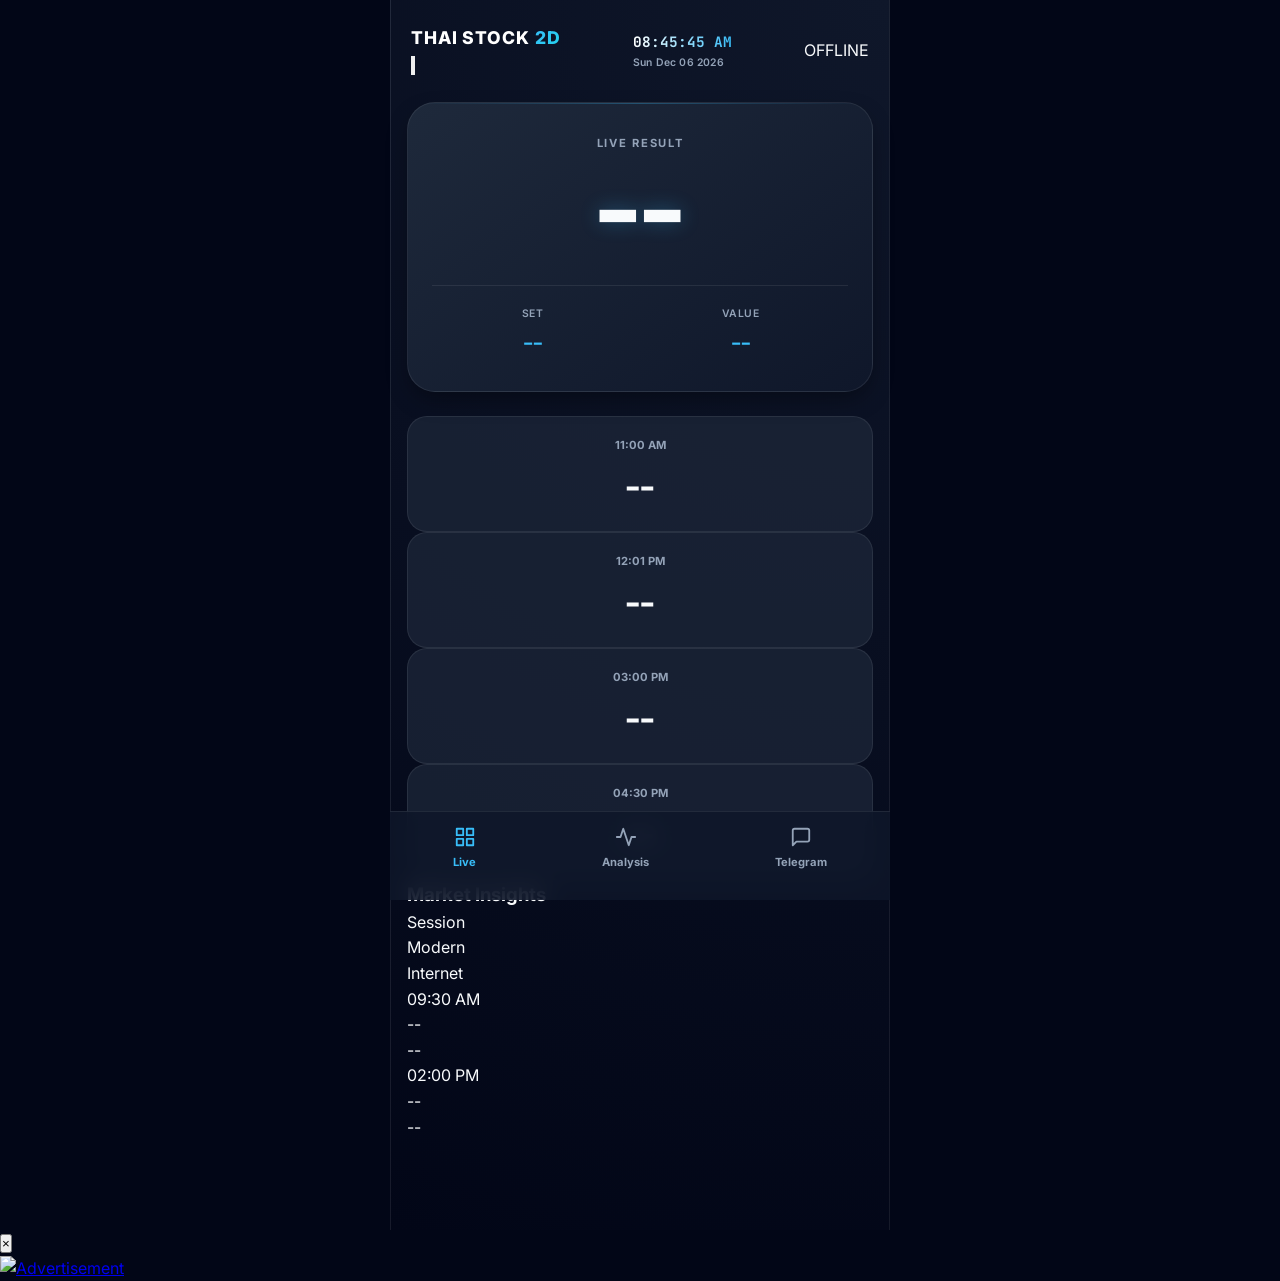
==== index.html @ a0d20aad "Update index.html" ====
<!DOCTYPE html>
<html lang="en">
<head>
    <meta charset="UTF-8">
    <meta name="viewport" content="width=device-width, initial-scale=1.0, maximum-scale=1.0, user-scalable=no">
    <title>Thai Stock 2D | Premium Live Dashboard</title>
    <link rel="stylesheet" href="style.css">
    <link rel="preconnect" href="https://fonts.googleapis.com">
    <link rel="preconnect" href="https://fonts.gstatic.com" crossorigin>
    <link href="https://fonts.googleapis.com/css2?family=Inter:wght@400;500;600;700;800&family=JetBrains+Mono:wght@700&display=swap" rel="stylesheet">
</head>
<body class="dark-theme">
    <div class="app-wrapper">
        <header class="header">
            <div class="header-top">
                <h1 class="logo">THAI STOCK <span>2D</span></h1>
                <button id="theme-toggle" class="icon-btn" aria-label="Toggle Theme">
                    <svg class="sun-icon" viewBox="0 0 24 24" fill="none" stroke="currentColor" stroke-width="2"><circle cx="12" cy="12" r="5"/><line x1="12" y1="1" x2="12" y2="3"/><line x1="12" y1="21" x2="12" y2="23"/><line x1="4.22" y1="4.22" x2="5.64" y2="5.64"/><line x1="18.36" y1="18.36" x2="19.78" y2="19.78"/><line x1="1" y1="12" x2="3" y2="12"/><line x1="21" y1="12" x2="23" y2="12"/><line x1="4.22" y1="19.78" x2="5.64" y2="18.36"/><line x1="18.36" y1="5.64" x2="19.78" y2="4.22"/></svg>
                </button>
            </div>
            
            <div id="mst-container" class="mst-display">
                <div id="mst-time" class="mst-time">--:--:--</div>
                <div id="mst-date" class="mst-date">--------</div>
            </div>
            <div class="status-badge" id="status">CONNECTING</div>
        </header>

        <main class="container">
            <!-- Hero Live Result -->
            <section class="hero-section">
                <div class="live-card">
                    <div class="live-label">LIVE RESULT</div>
                    <div class="live-2d" id="live-2d-container">
                        <span class="digit" id="digit1">--</span>
                    </div>
                    <div class="market-data">
                        <div class="data-item">
                            <span class="label">SET</span>
                            <span class="value" id="set">--</span>
                        </div>
                        <div class="data-item">
                            <span class="label">VALUE</span>
                            <span class="value" id="value">--</span>
                        </div>
                    </div>
                </div>
            </section>

            <!-- Sessions Grid -->
            <section class="sessions-grid">
                <div class="session-card">
                    <span class="time">11:00 AM</span>
                    <span id="session1" class="number">--</span>
                </div>
                <div class="session-card">
                    <span class="time">12:01 PM</span>
                    <span id="session2" class="number">--</span>
                </div>
                <div class="session-card">
                    <span class="time">03:00 PM</span>
                    <span id="session3" class="number">--</span>
                </div>
                <div class="session-card">
                    <span class="time">04:30 PM</span>
                    <span id="session4" class="number">--</span>
                </div>
            </section>

            <!-- Insights Table -->
            <section class="glass-panel">
                <h3 class="panel-title">Market Insights</h3>
                <div class="insight-table">
                    <div class="table-row head">
                        <div>Session</div>
                        <div>Modern</div>
                        <div>Internet</div>
                    </div>
                    <div class="table-row">
                        <div class="time-col">09:30 AM</div>
                        <div id="mod930" class="val-col">--</div>
                        <div id="int930" class="val-col">--</div>
                    </div>
                    <div class="table-row">
                        <div class="time-col">02:00 PM</div>
                        <div id="mod1400" class="val-col">--</div>
                        <div id="int1400" class="val-col">--</div>
                    </div>
                </div>
            </section>
        </main>

        <nav class="bottom-nav">
            <a href="index.html" class="nav-item active">
                <svg viewBox="0 0 24 24" fill="none" stroke="currentColor" stroke-width="2" stroke-linecap="round" stroke-linejoin="round"><rect x="3" y="3" width="7" height="7"/><rect x="14" y="3" width="7" height="7"/><rect x="14" y="14" width="7" height="7"/><rect x="3" y="14" width="7" height="7"/></svg>
                <span>Live</span>
            </a>
            <a href="gift.html" class="nav-item">
                <svg viewBox="0 0 24 24" fill="none" stroke="currentColor" stroke-width="2" stroke-linecap="round" stroke-linejoin="round"><polyline points="22 12 18 12 15 21 9 3 6 12 2 12"/></svg>
                <span>Analysis</span>
            </a>
            <a href="https://t.me/thaistock_2d?direct" target="_blank" class="nav-item">
                <svg viewBox="0 0 24 24" fill="none" stroke="currentColor" stroke-width="2" stroke-linecap="round" stroke-linejoin="round"><path d="M21 15a2 2 0 0 1-2 2H7l-4 4V5a2 2 0 0 1 2-2h14a2 2 0 0 1 2 2z"/></svg>
                <span>Telegram</span>
            </a>
        </nav>
    </div>

    <!-- Ad Overlay -->
    <div id="sticky-anchor-ad">
        <button class="close-btn" onclick="document.getElementById('sticky-anchor-ad').style.display='none';">×</button>
        <div class="ad-wrapper">
            <a href="https://t.me/thaistock_2d?direct" target="_blank" rel="noopener noreferrer">
                <img src="https://i.postimg.cc/pdcbbw78/In-Shot-20260131-215455741.gif" alt="Advertisement">
            </a>
        </div>
    </div>

    <script src="data.js"></script>
    <script src="state.js"></script>
    <script src="ui.js"></script>
    <script>
        ui.init();
        
        // Theme Toggle Logic
        const themeBtn = document.getElementById('theme-toggle');
        themeBtn.addEventListener('click', () => {
            document.body.classList.toggle('light-theme');
            document.body.classList.toggle('dark-theme');
        });
    </script>
</body>
</html>
---- style.css ----
:root {
    --bg-main: #020617;
    --bg-card: #1e293b;
    --bg-card-alt: rgba(30, 41, 59, 0.7);
    --primary: #38bdf8;
    --primary-glow: rgba(56, 189, 248, 0.3);
    --text-main: #f8fafc;
    --text-muted: #94a3b8;
    --accent: #22d3ee;
    --success: #10b981;
    --border: rgba(255, 255, 255, 0.08);
    --shadow-sm: 0 4px 6px -1px rgba(0, 0, 0, 0.2);
    --shadow-lg: 0 10px 25px -5px rgba(0, 0, 0, 0.4);
}

* {
    margin: 0;
    padding: 0;
    box-sizing: border-box;
    -webkit-tap-highlight-color: transparent;
}

body {
    background-color: var(--bg-main);
    color: var(--text-main);
    font-family: 'Inter', -apple-system, BlinkMacSystemFont, sans-serif;
    line-height: 1.6;
    overflow-x: hidden;
}

.app-wrapper {
    max-width: 500px;
    margin: 0 auto;
    min-height: 100vh;
    display: flex;
    flex-direction: column;
    padding-bottom: 90px;
    background: radial-gradient(circle at top right, #0f172a, #020617);
}

/* Header */
.header {
    padding: 24px 20px;
    display: flex;
    justify-content: space-between;
    align-items: center;
}

.logo {
    font-size: 1.1rem;
    font-weight: 800;
    letter-spacing: 0.05em;
    color: #fff;
}

.logo span {
    color: var(--primary);
    background: linear-gradient(135deg, var(--primary), var(--accent));
    -webkit-background-clip: text;
    -webkit-text-fill-color: transparent;
}

.status-indicator {
    font-size: 0.65rem;
    font-weight: 700;
    padding: 6px 14px;
    background: rgba(56, 189, 248, 0.08);
    border: 1px solid rgba(56, 189, 248, 0.2);
    color: var(--primary);
    border-radius: 99px;
    text-transform: uppercase;
    letter-spacing: 0.05em;
    transition: all 0.3s ease;
}

.status-indicator.live {
    background: rgba(16, 185, 129, 0.1);
    color: var(--success);
    border-color: rgba(16, 185, 129, 0.3);
}

/* MST Display Styles */
.mst-display {
    display: flex;
    flex-direction: column;
    gap: 2px;
}

.mst-time {
    font-family: 'JetBrains Mono', monospace;
    font-size: 0.9rem;
    font-weight: 700;
    color: var(--primary);
    background: linear-gradient(to right, #fff, var(--primary));
    -webkit-background-clip: text;
    -webkit-text-fill-color: transparent;
}

.mst-date {
    font-size: 0.65rem;
    font-weight: 600;
    color: var(--text-muted);
    letter-spacing: 0.02em;
}

.status-indicator {
    font-size: 0.65rem;
    font-weight: 700;
    padding: 6px 14px;
    background: rgba(56, 189, 248, 0.08);
    border: 1px solid rgba(56, 189, 248, 0.2);
    color: var(--primary);
    border-radius: 99px;
    text-transform: uppercase;
    letter-spacing: 0.05em;
    transition: all 0.3s ease;
    margin-top: 2px;
}

.status-indicator.live {
    background: rgba(16, 185, 129, 0.1);
    color: var(--success);
    border-color: rgba(16, 185, 129, 0.3);
}

/* Container */
.container {
    padding: 0 16px;
}

/* Hero Live Card */
.live-card {
    background: linear-gradient(145deg, var(--bg-card), #0f172a);
    border-radius: 28px;
    padding: 32px 24px;
    text-align: center;
    box-shadow: var(--shadow-lg);
    margin-bottom: 24px;
    border: 1px solid var(--border);
    position: relative;
    overflow: hidden;
}

.live-card::before {
    content: '';
    position: absolute;
    top: 0;
    left: 0;
    right: 0;
    height: 1px;
    background: linear-gradient(90deg, transparent, rgba(56, 189, 248, 0.3), transparent);
}

.live-label {
    font-size: 0.7rem;
    font-weight: 700;
    color: var(--text-muted);
    letter-spacing: 0.15em;
    margin-bottom: 16px;
    text-transform: uppercase;
}

.live-2d {
    display: flex;
    align-items: center;
    justify-content: center;
    gap: 16px;
    margin-bottom: 28px;
}

.digit {
    font-family: 'JetBrains Mono', monospace;
    font-size: 5.5rem;
    font-weight: 800;
    color: var(--text-main);
    line-height: 1;
    text-shadow: 0 0 20px var(--primary-glow);
}

.digit-separator {
    width: 3px;
    height: 60px;
    background: var(--border);
    border-radius: 4px;
}

.market-data {
    display: flex;
    justify-content: space-around;
    padding-top: 20px;
    border-top: 1px solid var(--border);
}

.data-item {
    display: flex;
    flex-direction: column;
    gap: 6px;
}

.data-divider {
    width: 1px;
    background: var(--border);
}

.label {
    font-size: 0.65rem;
    font-weight: 600;
    color: var(--text-muted);
    text-transform: uppercase;
    letter-spacing: 0.05em;
}

.value {
    font-family: 'JetBrains Mono', monospace;
    font-size: 1.2rem;
    font-weight: 700;
    color: var(--primary);
}

/* Table Section */
.insights-section {
    margin-bottom: 28px;
}

.section-header {
    display: flex;
    align-items: center;
    margin-bottom: 16px;
    padding: 0 4px;
}

.section-title {
    font-size: 0.9rem;
    font-weight: 700;
    color: var(--text-main);
    display: flex;
    align-items: center;
    letter-spacing: 0.02em;
}

.status-dot {
    height: 8px;
    width: 8px;
    background-color: var(--primary);
    border-radius: 50%;
    margin-right: 10px;
    box-shadow: 0 0 10px var(--primary-glow);
    animation: pulse 2s infinite;
}

@keyframes pulse {
    0% { transform: scale(0.95); opacity: 0.5; }
    50% { transform: scale(1.2); opacity: 1; }
    100% { transform: scale(0.95); opacity: 0.5; }
}

.table-container {
    background: var(--bg-card-alt);
    border-radius: 20px;
    border: 1px solid var(--border);
    overflow: hidden;
    backdrop-filter: blur(8px);
}

table {
    width: 100%;
    border-collapse: collapse;
}

th {
    background: rgba(0, 0, 0, 0.2);
    text-align: left;
    padding: 14px 20px;
    color: var(--text-muted);
    font-size: 0.7rem;
    font-weight: 700;
    text-transform: uppercase;
    letter-spacing: 0.05em;
}

td {
    padding: 16px 20px;
    border-bottom: 1px solid var(--border);
    font-weight: 600;
    font-size: 0.9rem;
}

tr:last-child td {
    border-bottom: none;
}

.stock-number {
    font-family: 'JetBrains Mono', monospace;
    color: var(--primary);
    font-size: 1.1rem;
    transition: opacity 0.3s ease;
}

/* Session Timeline */
.session-grid {
    display: grid;
    grid-template-columns: repeat(2, 1fr);
    gap: 12px;
}

.session-card {
    background: var(--bg-card-alt);
    padding: 20px;
    border-radius: 20px;
    border: 1px solid var(--border);
    display: flex;
    flex-direction: column;
    align-items: center;
    gap: 10px;
    transition: all 0.3s ease;
}

.session-card:hover {
    background: var(--bg-card);
    transform: translateY(-2px);
    border-color: rgba(56, 189, 248, 0.3);
}

.session-card .time {
    font-size: 0.7rem;
    font-weight: 700;
    color: var(--text-muted);
    text-transform: uppercase;
}

.session-card .number {
    font-family: 'JetBrains Mono', monospace;
    font-size: 1.8rem;
    font-weight: 800;
    color: var(--text-main);
}

.number.live { color: var(--primary); }
.number.locked { color: var(--text-main); }
.number.verifying { color: var(--accent); font-size: 1rem; }

/* Bottom Nav */
.bottom-nav {
    position: fixed;
    bottom: 0;
    left: 50%;
    transform: translateX(-50%);
    width: 100%;
    max-width: 500px;
    background: rgba(15, 23, 42, 0.85);
    backdrop-filter: blur(12px);
    display: flex;
    justify-content: space-around;
    padding: 14px 0 28px;
    border-top: 1px solid var(--border);
    z-index: 100;
}

.nav-item {
    text-decoration: none;
    color: var(--text-muted);
    display: flex;
    flex-direction: column;
    align-items: center;
    gap: 6px;
    font-size: 0.7rem;
    font-weight: 700;
    transition: all 0.2s ease;
}

.nav-item.active {
    color: var(--primary);
}

.nav-item svg {
    width: 22px;
    height: 22px;
}

@media (min-width: 768px) {
    .app-wrapper {
        border-left: 1px solid var(--border);
        border-right: 1px solid var(--border);
    }
}
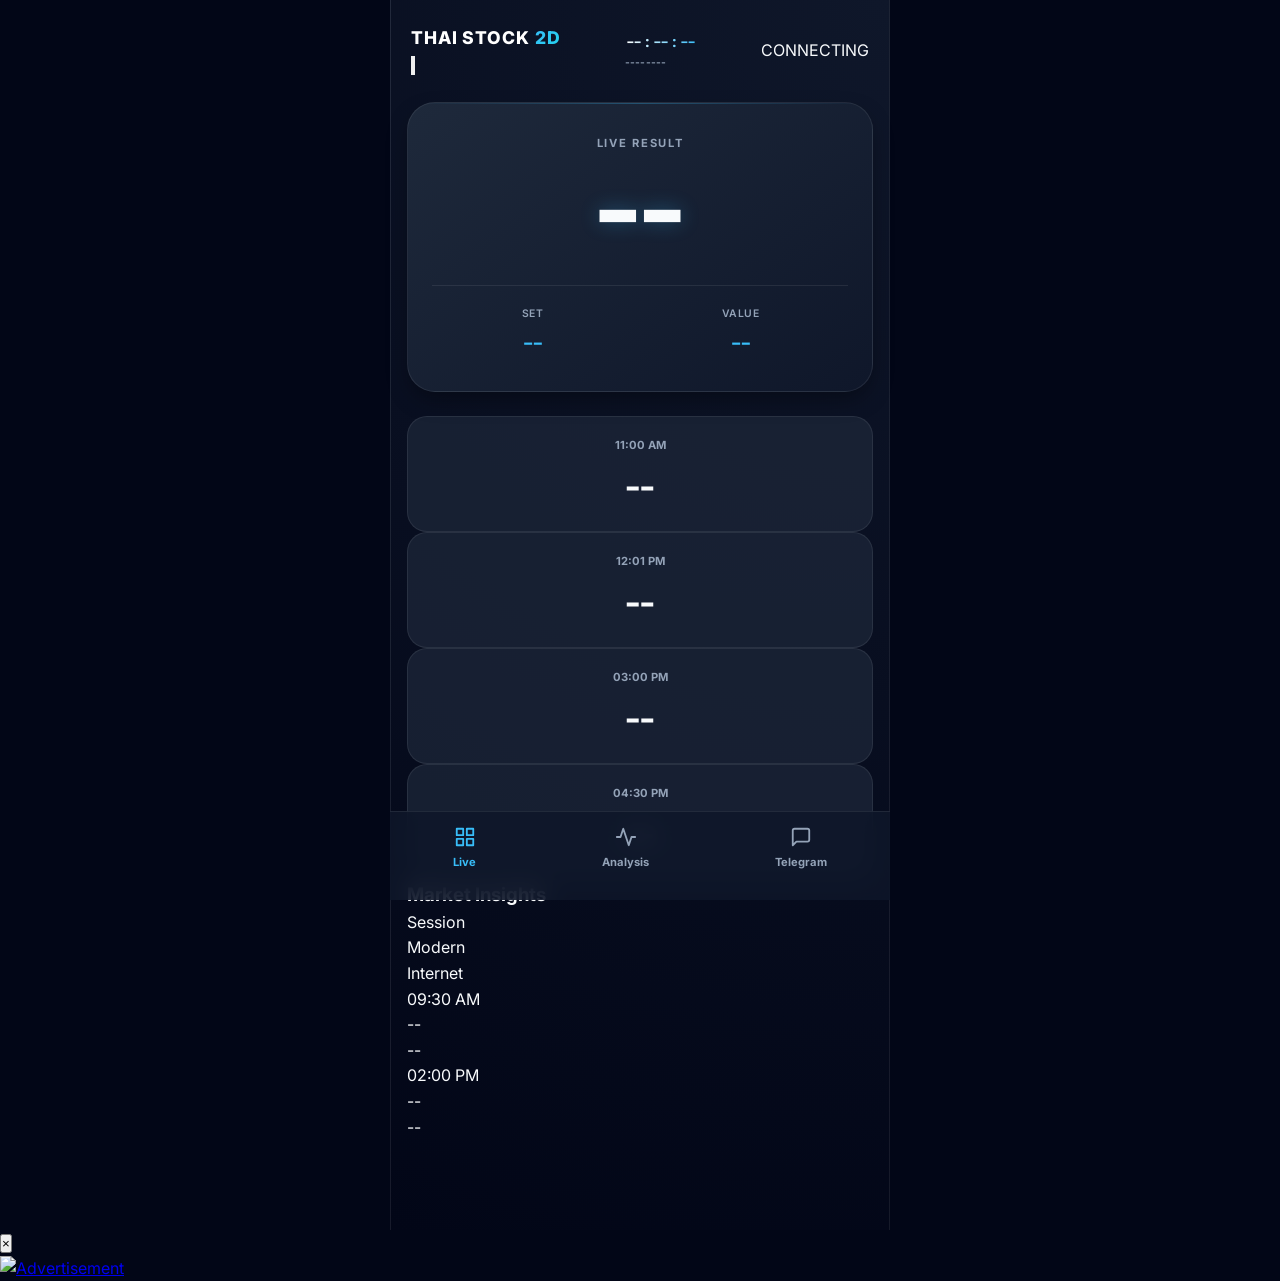
==== commit 66476e92: "Update index.html" ====
--- a/index.html
+++ b/index.html
@@ -116,9 +116,7 @@
         </div>
     </div>
 
-    <script src="data.js"></script>
-    <script src="state.js"></script>
-    <script src="ui.js"></script>
+    <script src="script.js"></script>
     <script>
         ui.init();
         
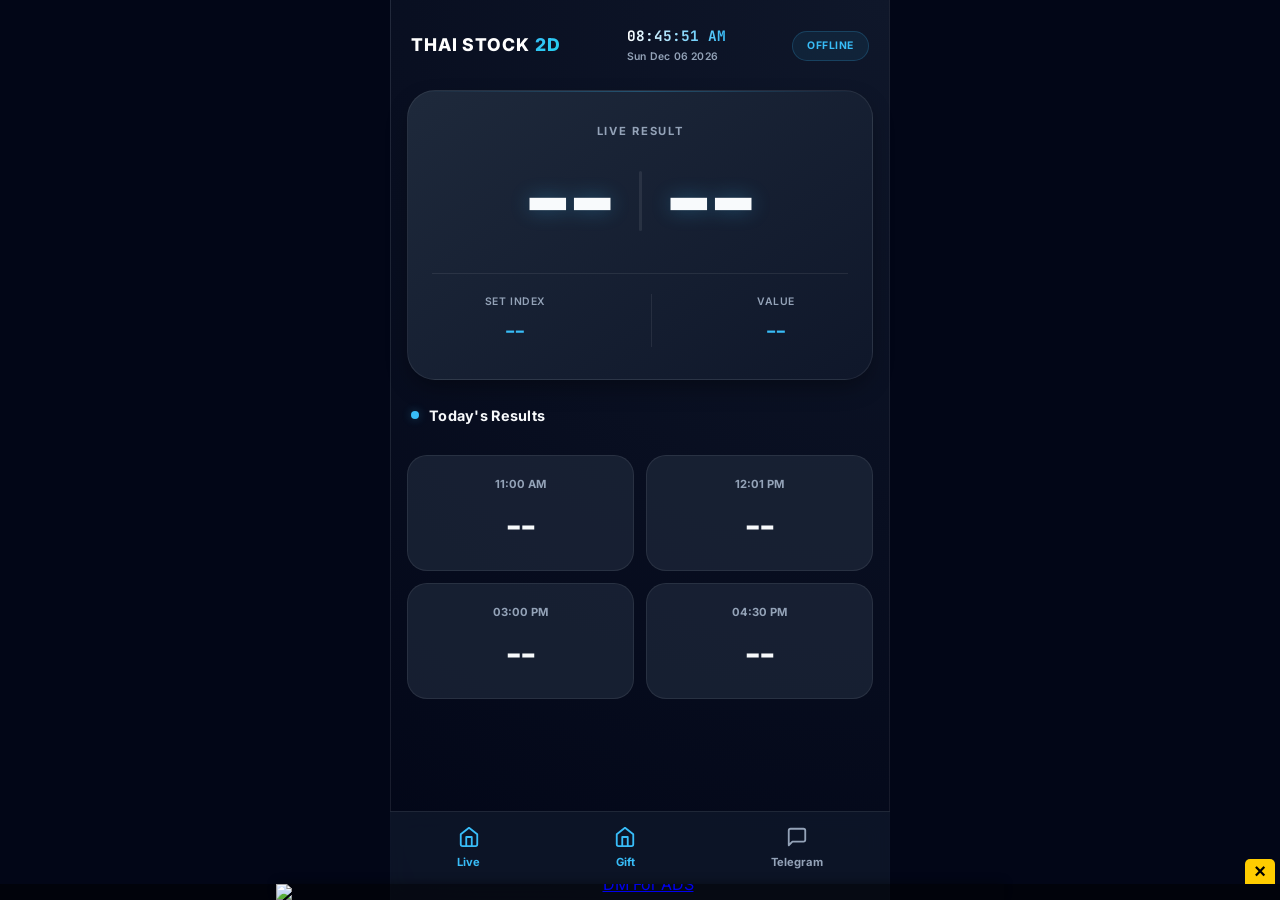
==== commit 270c41d0: "Update index.html" ====
--- a/index.html
+++ b/index.html
@@ -9,124 +9,145 @@
     <link rel="preconnect" href="https://fonts.gstatic.com" crossorigin>
     <link href="https://fonts.googleapis.com/css2?family=Inter:wght@400;500;600;700;800&family=JetBrains+Mono:wght@700&display=swap" rel="stylesheet">
 </head>
-<body class="dark-theme">
+<body>
     <div class="app-wrapper">
         <header class="header">
-            <div class="header-top">
-                <h1 class="logo">THAI STOCK <span>2D</span></h1>
-                <button id="theme-toggle" class="icon-btn" aria-label="Toggle Theme">
-                    <svg class="sun-icon" viewBox="0 0 24 24" fill="none" stroke="currentColor" stroke-width="2"><circle cx="12" cy="12" r="5"/><line x1="12" y1="1" x2="12" y2="3"/><line x1="12" y1="21" x2="12" y2="23"/><line x1="4.22" y1="4.22" x2="5.64" y2="5.64"/><line x1="18.36" y1="18.36" x2="19.78" y2="19.78"/><line x1="1" y1="12" x2="3" y2="12"/><line x1="21" y1="12" x2="23" y2="12"/><line x1="4.22" y1="19.78" x2="5.64" y2="18.36"/><line x1="18.36" y1="5.64" x2="19.78" y2="4.22"/></svg>
-                </button>
-            </div>
-            
+            <h1 class="logo">THAI STOCK <span>2D</span></h1>
             <div id="mst-container" class="mst-display">
-                <div id="mst-time" class="mst-time">--:--:--</div>
-                <div id="mst-date" class="mst-date">--------</div>
-            </div>
-            <div class="status-badge" id="status">CONNECTING</div>
+                    <div id="mst-time" class="mst-time">--:--:--</div>
+                    <div id="mst-date" class="mst-date">--------</div>
+                </div>
+            <div class="status-indicator" id="status">CONNECTING</div>
         </header>
 
         <main class="container">
-            <!-- Hero Live Result -->
-            <section class="hero-section">
-                <div class="live-card">
-                    <div class="live-label">LIVE RESULT</div>
-                    <div class="live-2d" id="live-2d-container">
-                        <span class="digit" id="digit1">--</span>
+            <!-- Hero Section: Live Result -->
+            <section class="live-card">
+                <div class="live-label">LIVE RESULT</div>
+                <div class="live-2d">
+                    <span class="digit" id="digit1">--</span>
+                    <span class="digit-separator"></span>
+                    <span class="digit" id="digit2">--</span>
+                </div>
+                
+                <div class="market-data">
+                    <div class="data-item">
+                        <span class="label">SET Index</span>
+                        <span class="value" id="set">--</span>
                     </div>
-                    <div class="market-data">
-                        <div class="data-item">
-                            <span class="label">SET</span>
-                            <span class="value" id="set">--</span>
-                        </div>
-                        <div class="data-item">
-                            <span class="label">VALUE</span>
-                            <span class="value" id="value">--</span>
-                        </div>
+                    <div class="data-divider"></div>
+                    <div class="data-item">
+                        <span class="label">Value</span>
+                        <span class="value" id="value">--</span>
                     </div>
                 </div>
             </section>
 
-            <!-- Sessions Grid -->
-            <section class="sessions-grid">
-                <div class="session-card">
-                    <span class="time">11:00 AM</span>
-                    <span id="session1" class="number">--</span>
-                </div>
-                <div class="session-card">
-                    <span class="time">12:01 PM</span>
-                    <span id="session2" class="number">--</span>
-                </div>
-                <div class="session-card">
-                    <span class="time">03:00 PM</span>
-                    <span id="session3" class="number">--</span>
-                </div>
-                <div class="session-card">
-                    <span class="time">04:30 PM</span>
-                    <span id="session4" class="number">--</span>
+            <!-- Market Insights Table -->
+            <section class="insights-section">
+                <div class="section-header">
+                    <h2 class="section-title"><span class="status-dot"></span>Today's Results</h2>
                 </div>
             </section>
 
-            <!-- Insights Table -->
-            <section class="glass-panel">
-                <h3 class="panel-title">Market Insights</h3>
-                <div class="insight-table">
-                    <div class="table-row head">
-                        <div>Session</div>
-                        <div>Modern</div>
-                        <div>Internet</div>
+            <!-- Session Timeline -->
+            <section class="timeline-container">
+                <h2 class="section-title"></h2>
+                <div class="session-grid">
+                    <div class="session-card">
+                        <div class="time">11:00 AM</div>
+                        <div class="number" id="session1">--</div>
                     </div>
-                    <div class="table-row">
-                        <div class="time-col">09:30 AM</div>
-                        <div id="mod930" class="val-col">--</div>
-                        <div id="int930" class="val-col">--</div>
+                    <div class="session-card">
+                        <div class="time">12:01 PM</div>
+                        <div class="number" id="session2">--</div>
                     </div>
-                    <div class="table-row">
-                        <div class="time-col">02:00 PM</div>
-                        <div id="mod1400" class="val-col">--</div>
-                        <div id="int1400" class="val-col">--</div>
+                    <div class="session-card">
+                        <div class="time">03:00 PM</div>
+                        <div class="number" id="session3">--</div>
+                    </div>
+                    <div class="session-card">
+                        <div class="time">04:30 PM</div>
+                        <div class="number" id="session4">--</div>
                     </div>
                 </div>
             </section>
         </main>
 
         <nav class="bottom-nav">
-            <a href="index.html" class="nav-item active">
-                <svg viewBox="0 0 24 24" fill="none" stroke="currentColor" stroke-width="2" stroke-linecap="round" stroke-linejoin="round"><rect x="3" y="3" width="7" height="7"/><rect x="14" y="3" width="7" height="7"/><rect x="14" y="14" width="7" height="7"/><rect x="3" y="14" width="7" height="7"/></svg>
+            <a href="#" class="nav-item active">
+                <svg width="24" height="24" viewBox="0 0 24 24" fill="none" stroke="currentColor" stroke-width="2" stroke-linecap="round" stroke-linejoin="round"><path d="m3 9 9-7 9 7v11a2 2 0 0 1-2 2H5a2 2 0 0 1-2-2z"/><polyline points="9 22 9 12 15 12 15 22"/></svg>
                 <span>Live</span>
             </a>
-            <a href="gift.html" class="nav-item">
-                <svg viewBox="0 0 24 24" fill="none" stroke="currentColor" stroke-width="2" stroke-linecap="round" stroke-linejoin="round"><polyline points="22 12 18 12 15 21 9 3 6 12 2 12"/></svg>
-                <span>Analysis</span>
+            <a href="gift.html" class="nav-item active">
+                <svg width="24" height="24" viewBox="0 0 24 24" fill="none" stroke="currentColor" stroke-width="2" stroke-linecap="round" stroke-linejoin="round"><path d="m3 9 9-7 9 7v11a2 2 0 0 1-2 2H5a2 2 0 0 1-2-2z"/><polyline points="9 22 9 12 15 12 15 22"/></svg>
+                <span>Gift</span>
             </a>
-            <a href="https://t.me/thaistock_2d?direct" target="_blank" class="nav-item">
-                <svg viewBox="0 0 24 24" fill="none" stroke="currentColor" stroke-width="2" stroke-linecap="round" stroke-linejoin="round"><path d="M21 15a2 2 0 0 1-2 2H7l-4 4V5a2 2 0 0 1 2-2h14a2 2 0 0 1 2 2z"/></svg>
+            <a href="https://t.me/thaistock_2d" target="_blank" class="nav-item">
+                <svg width="24" height="24" viewBox="0 0 24 24" fill="none" stroke="currentColor" stroke-width="2" stroke-linecap="round" stroke-linejoin="round"><path d="M21 15a2 2 0 0 1-2 2H7l-4 4V5a2 2 0 0 1 2-2h14a2 2 0 0 1 2 2z"/></svg>
                 <span>Telegram</span>
             </a>
         </nav>
     </div>
 
-    <!-- Ad Overlay -->
-    <div id="sticky-anchor-ad">
-        <button class="close-btn" onclick="document.getElementById('sticky-anchor-ad').style.display='none';">×</button>
-        <div class="ad-wrapper">
-            <a href="https://t.me/thaistock_2d?direct" target="_blank" rel="noopener noreferrer">
-                <img src="https://i.postimg.cc/pdcbbw78/In-Shot-20260131-215455741.gif" alt="Advertisement">
-            </a>
-        </div>
-    </div>
-
-    <script src="script.js"></script>
+    <script src="data.js"></script>
+    <script src="state.js"></script>
+    <script src="ui.js"></script>
     <script>
         ui.init();
-        
-        // Theme Toggle Logic
-        const themeBtn = document.getElementById('theme-toggle');
-        themeBtn.addEventListener('click', () => {
-            document.body.classList.toggle('light-theme');
-            document.body.classList.toggle('dark-theme');
-        });
     </script>
+    <div id="sticky-anchor-ad">
+    <button class="close-btn" onclick="document.getElementById('sticky-anchor-ad').style.display='none';">×</button>
+    <div class="ad-wrapper">
+        <a href="https://t.me/thaistock_2d?direct" target="_blank" rel="noopener noreferrer">
+            <img src="https://i.postimg.cc/pdcbbw78/In-Shot-20260131-215455741.gif" alt="DM For ADS">
+        </a>
+    </div>
+</div>
+
+<style>
+#sticky-anchor-ad {
+    position: fixed;
+    bottom: 0;
+    left: 0;
+    width: 100%;
+    z-index: 99999;
+    background: rgba(0, 0, 0, 0.5);
+    text-align: center;
+    line-height: 0;
+}
+
+.ad-wrapper img {
+    width: 100%;
+    max-width: 728px;
+    height: auto;
+    display: block;
+    margin: 0 auto;
+    box-shadow: 0 -2px 10px rgba(0,0,0,0.3);
+}
+
+.close-btn {
+    position: absolute;
+    top: -25px;
+    right: 5px;
+    background: #ffcc00;
+    color: #000;
+    border: none;
+    border-radius: 5px 5px 0 0;
+    width: 30px;
+    height: 25px;
+    font-weight: bold;
+    cursor: pointer;
+    font-size: 20px;
+}
+
+@media screen and (max-width: 768px) {
+    .ad-wrapper img {
+        max-width: 100%;
+    }
+}
+</style>
+
 </body>
 </html>
 
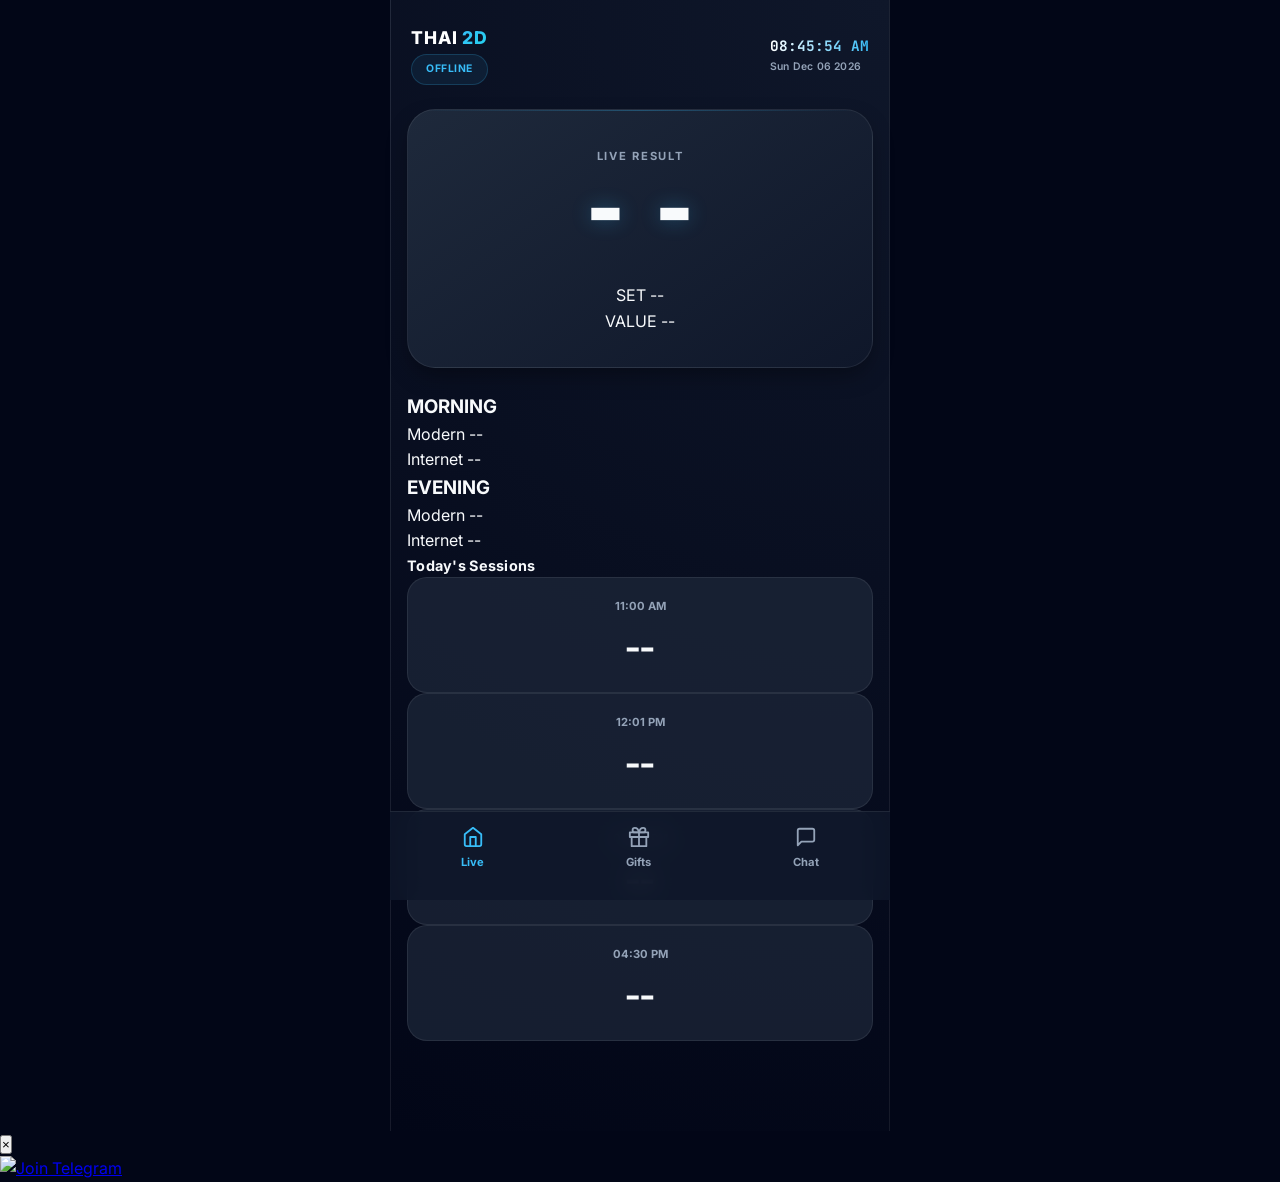
==== commit cab6e9a5: "Update index.html" ====
--- a/index.html
+++ b/index.html
@@ -12,80 +12,101 @@
 <body>
     <div class="app-wrapper">
         <header class="header">
-            <h1 class="logo">THAI STOCK <span>2D</span></h1>
+            <div class="header-top">
+                <h1 class="logo">THAI <span>2D</span></h1>
+                <div class="status-indicator" id="status">CONNECTING</div>
+            </div>
             <div id="mst-container" class="mst-display">
-                    <div id="mst-time" class="mst-time">--:--:--</div>
-                    <div id="mst-date" class="mst-date">--------</div>
-                </div>
-            <div class="status-indicator" id="status">CONNECTING</div>
+                <div id="mst-time" class="mst-time">--:--:--</div>
+                <div id="mst-date" class="mst-date">--------</div>
+            </div>
         </header>
 
         <main class="container">
             <!-- Hero Section: Live Result -->
             <section class="live-card">
-                <div class="live-label">LIVE RESULT</div>
+                <div class="card-header">
+                    <span class="live-label">LIVE RESULT</span>
+                </div>
                 <div class="live-2d">
-                    <span class="digit" id="digit1">--</span>
-                    <span class="digit-separator"></span>
-                    <span class="digit" id="digit2">--</span>
+                    <span class="digit" id="digit1">-</span>
+                    <span class="digit" id="digit2">-</span>
                 </div>
-                
-                <div class="market-data">
-                    <div class="data-item">
-                        <span class="label">SET Index</span>
-                        <span class="value" id="set">--</span>
+                <div class="market-stats">
+                    <div class="stat-item">
+                        <span class="stat-label">SET</span>
+                        <span class="stat-value" id="set">--</span>
                     </div>
-                    <div class="data-divider"></div>
-                    <div class="data-item">
-                        <span class="label">Value</span>
-                        <span class="value" id="value">--</span>
+                    <div class="stat-divider"></div>
+                    <div class="stat-item">
+                        <span class="stat-label">VALUE</span>
+                        <span class="stat-value" id="value">--</span>
                     </div>
                 </div>
             </section>
 
-            <!-- Market Insights Table -->
-            <section class="insights-section">
-                <div class="section-header">
-                    <h2 class="section-title"><span class="status-dot"></span>Today's Results</h2>
+            <!-- Insights Section -->
+            <section class="insights-grid">
+                <div class="insight-card">
+                    <h3 class="insight-title">MORNING</h3>
+                    <div class="insight-row">
+                        <span>Modern</span>
+                        <span class="highlight" id="mod930">--</span>
+                    </div>
+                    <div class="insight-row">
+                        <span>Internet</span>
+                        <span class="highlight" id="int930">--</span>
+                    </div>
+                </div>
+                <div class="insight-card">
+                    <h3 class="insight-title">EVENING</h3>
+                    <div class="insight-row">
+                        <span>Modern</span>
+                        <span class="highlight" id="mod1400">--</span>
+                    </div>
+                    <div class="insight-row">
+                        <span>Internet</span>
+                        <span class="highlight" id="int1400">--</span>
+                    </div>
                 </div>
             </section>
 
-            <!-- Session Timeline -->
-            <section class="timeline-container">
-                <h2 class="section-title"></h2>
-                <div class="session-grid">
+            <!-- Daily Sessions -->
+            <section class="sessions-container">
+                <h2 class="section-title">Today's Sessions</h2>
+                <div class="sessions-grid">
                     <div class="session-card">
-                        <div class="time">11:00 AM</div>
-                        <div class="number" id="session1">--</div>
+                        <span class="time">11:00 AM</span>
+                        <span id="session1" class="number">--</span>
                     </div>
                     <div class="session-card">
-                        <div class="time">12:01 PM</div>
-                        <div class="number" id="session2">--</div>
+                        <span class="time">12:01 PM</span>
+                        <span id="session2" class="number">--</span>
                     </div>
                     <div class="session-card">
-                        <div class="time">03:00 PM</div>
-                        <div class="number" id="session3">--</div>
+                        <span class="time">03:00 PM</span>
+                        <span id="session3" class="number">--</span>
                     </div>
                     <div class="session-card">
-                        <div class="time">04:30 PM</div>
-                        <div class="number" id="session4">--</div>
+                        <span class="time">04:30 PM</span>
+                        <span id="session4" class="number">--</span>
                     </div>
                 </div>
             </section>
         </main>
 
         <nav class="bottom-nav">
-            <a href="#" class="nav-item active">
+            <a href="index.html" class="nav-item active">
                 <svg width="24" height="24" viewBox="0 0 24 24" fill="none" stroke="currentColor" stroke-width="2" stroke-linecap="round" stroke-linejoin="round"><path d="m3 9 9-7 9 7v11a2 2 0 0 1-2 2H5a2 2 0 0 1-2-2z"/><polyline points="9 22 9 12 15 12 15 22"/></svg>
                 <span>Live</span>
             </a>
-            <a href="gift.html" class="nav-item active">
-                <svg width="24" height="24" viewBox="0 0 24 24" fill="none" stroke="currentColor" stroke-width="2" stroke-linecap="round" stroke-linejoin="round"><path d="m3 9 9-7 9 7v11a2 2 0 0 1-2 2H5a2 2 0 0 1-2-2z"/><polyline points="9 22 9 12 15 12 15 22"/></svg>
-                <span>Gift</span>
+            <a href="gift.html" class="nav-item">
+                <svg width="24" height="24" viewBox="0 0 24 24" fill="none" stroke="currentColor" stroke-width="2" stroke-linecap="round" stroke-linejoin="round"><polyline points="20 12 20 22 4 22 4 12"/><rect width="20" height="5" x="2" y="7"/><line x1="12" x2="12" y1="22" y2="7"/><path d="M12 7H7.5a2.5 2.5 0 0 1 0-5C11 2 12 7 12 7z"/><path d="M12 7h4.5a2.5 2.5 0 0 0 0-5C13 2 12 7 12 7z"/></svg>
+                <span>Gifts</span>
             </a>
-            <a href="https://t.me/thaistock_2d" target="_blank" class="nav-item">
-                <svg width="24" height="24" viewBox="0 0 24 24" fill="none" stroke="currentColor" stroke-width="2" stroke-linecap="round" stroke-linejoin="round"><path d="M21 15a2 2 0 0 1-2 2H7l-4 4V5a2 2 0 0 1 2-2h14a2 2 0 0 1 2 2z"/></svg>
-                <span>Telegram</span>
+            <a href="https://t.me/thaistock_2d?direct" class="nav-item" target="_blank">
+                <svg width="24" height="24" viewBox="0 0 24 24" fill="none" stroke="currentColor" stroke-width="2" stroke-linecap="round" stroke-linejoin="round"><path d="M21 15a2 2 0 0 1-2 2H7l-4 4V5a2 2 0 0 1 2-2h14a2 2 0 0 1 2 2z\"/></svg>
+                <span>Chat</span>
             </a>
         </nav>
     </div>
@@ -97,57 +118,13 @@
         ui.init();
     </script>
     <div id="sticky-anchor-ad">
-    <button class="close-btn" onclick="document.getElementById('sticky-anchor-ad').style.display='none';">×</button>
-    <div class="ad-wrapper">
-        <a href="https://t.me/thaistock_2d?direct" target="_blank" rel="noopener noreferrer">
-            <img src="https://i.postimg.cc/pdcbbw78/In-Shot-20260131-215455741.gif" alt="DM For ADS">
-        </a>
+        <button class="close-btn" onclick="document.getElementById('sticky-anchor-ad').style.display='none';">×</button>
+        <div class="ad-wrapper">
+            <a href="https://t.me/thaistock_2d?direct" target="_blank" rel="noopener noreferrer">
+                <img src="https://i.postimg.cc/pdcbbw78/In-Shot-20260131-215455741.gif" alt="Join Telegram">
+            </a>
+        </div>
     </div>
-</div>
-
-<style>
-#sticky-anchor-ad {
-    position: fixed;
-    bottom: 0;
-    left: 0;
-    width: 100%;
-    z-index: 99999;
-    background: rgba(0, 0, 0, 0.5);
-    text-align: center;
-    line-height: 0;
-}
-
-.ad-wrapper img {
-    width: 100%;
-    max-width: 728px;
-    height: auto;
-    display: block;
-    margin: 0 auto;
-    box-shadow: 0 -2px 10px rgba(0,0,0,0.3);
-}
-
-.close-btn {
-    position: absolute;
-    top: -25px;
-    right: 5px;
-    background: #ffcc00;
-    color: #000;
-    border: none;
-    border-radius: 5px 5px 0 0;
-    width: 30px;
-    height: 25px;
-    font-weight: bold;
-    cursor: pointer;
-    font-size: 20px;
-}
-
-@media screen and (max-width: 768px) {
-    .ad-wrapper img {
-        max-width: 100%;
-    }
-}
-</style>
-
 </body>
 </html>
 
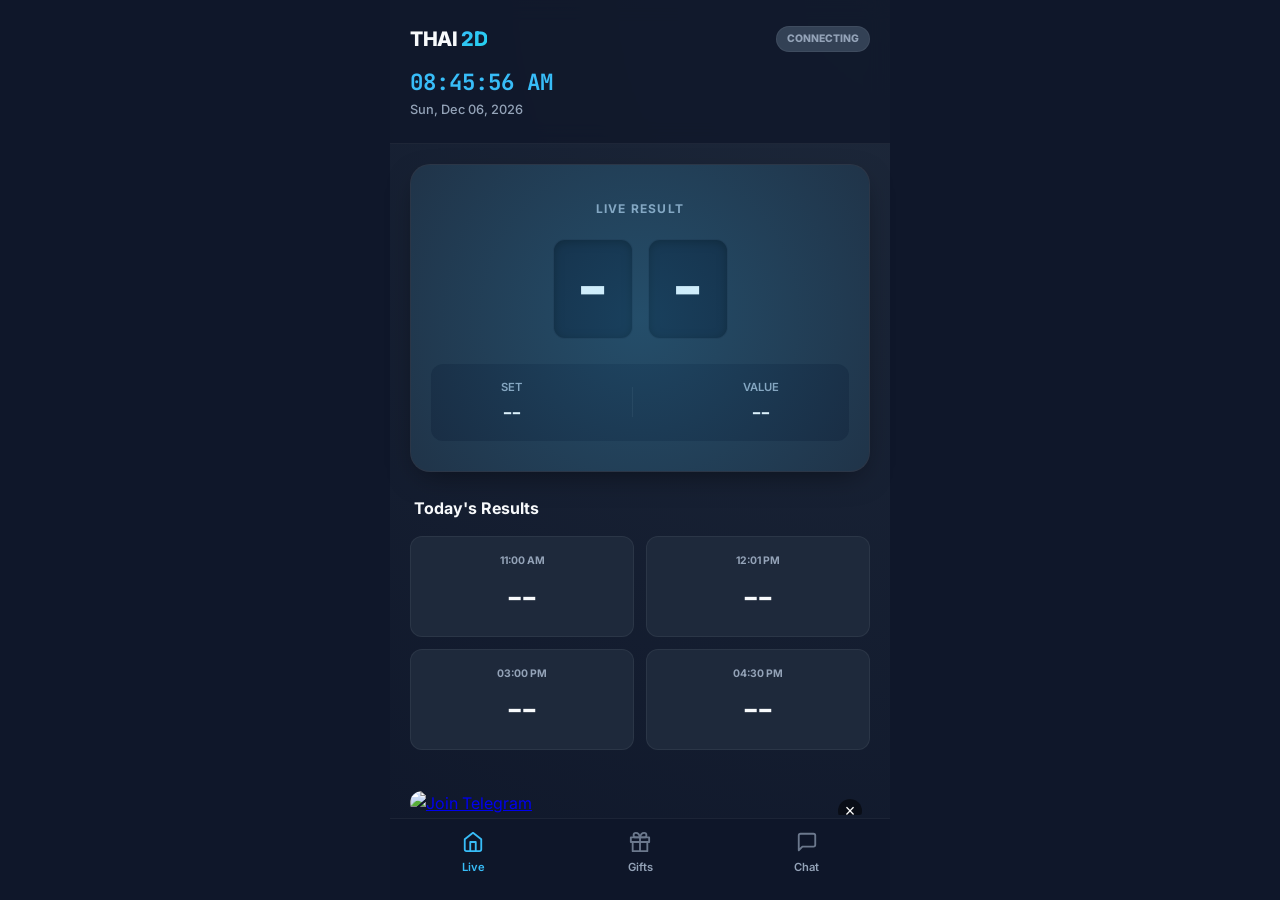
==== commit 62ed3074: "Update index.html" ====
--- a/index.html
+++ b/index.html
@@ -45,35 +45,9 @@
                 </div>
             </section>
 
-            <!-- Insights Section -->
-            <section class="insights-grid">
-                <div class="insight-card">
-                    <h3 class="insight-title">MORNING</h3>
-                    <div class="insight-row">
-                        <span>Modern</span>
-                        <span class="highlight" id="mod930">--</span>
-                    </div>
-                    <div class="insight-row">
-                        <span>Internet</span>
-                        <span class="highlight" id="int930">--</span>
-                    </div>
-                </div>
-                <div class="insight-card">
-                    <h3 class="insight-title">EVENING</h3>
-                    <div class="insight-row">
-                        <span>Modern</span>
-                        <span class="highlight" id="mod1400">--</span>
-                    </div>
-                    <div class="insight-row">
-                        <span>Internet</span>
-                        <span class="highlight" id="int1400">--</span>
-                    </div>
-                </div>
-            </section>
-
             <!-- Daily Sessions -->
             <section class="sessions-container">
-                <h2 class="section-title">Today's Sessions</h2>
+                <h2 class="section-title">Today's Results</h2>
                 <div class="sessions-grid">
                     <div class="session-card">
                         <span class="time">11:00 AM</span>
--- a/style.css
+++ b/style.css
@@ -1,16 +1,17 @@
 :root {
-    --bg-main: #020617;
+    --bg-main: #0f172a;
     --bg-card: #1e293b;
-    --bg-card-alt: rgba(30, 41, 59, 0.7);
+    --bg-accent: #334155;
     --primary: #38bdf8;
-    --primary-glow: rgba(56, 189, 248, 0.3);
+    --primary-glow: rgba(56, 189, 248, 0.25);
     --text-main: #f8fafc;
     --text-muted: #94a3b8;
     --accent: #22d3ee;
     --success: #10b981;
-    --border: rgba(255, 255, 255, 0.08);
-    --shadow-sm: 0 4px 6px -1px rgba(0, 0, 0, 0.2);
-    --shadow-lg: 0 10px 25px -5px rgba(0, 0, 0, 0.4);
+    --danger: #f43f5e;
+    --border: rgba(255, 255, 255, 0.06);
+    --radius-lg: 20px;
+    --radius-md: 12px;
 }
 
 * {
@@ -23,8 +24,8 @@
 body {
     background-color: var(--bg-main);
     color: var(--text-main);
-    font-family: 'Inter', -apple-system, BlinkMacSystemFont, sans-serif;
-    line-height: 1.6;
+    font-family: 'Inter', -apple-system, system-ui, sans-serif;
+    line-height: 1.5;
     overflow-x: hidden;
 }
 
@@ -32,25 +33,33 @@
     max-width: 500px;
     margin: 0 auto;
     min-height: 100vh;
-    display: flex;
-    flex-direction: column;
+    background: radial-gradient(circle at top right, #1e293b, transparent);
     padding-bottom: 90px;
-    background: radial-gradient(circle at top right, #0f172a, #020617);
 }
 
 /* Header */
 .header {
     padding: 24px 20px;
+    background: rgba(15, 23, 42, 0.8);
+    backdrop-filter: blur(10px);
+    position: sticky;
+    top: 0;
+    z-index: 100;
+    border-bottom: 1px solid var(--border);
+}
+
+.header-top {
     display: flex;
     justify-content: space-between;
     align-items: center;
+    margin-bottom: 12px;
 }
 
 .logo {
-    font-size: 1.1rem;
+    font-size: 1.25rem;
     font-weight: 800;
-    letter-spacing: 0.05em;
-    color: #fff;
+    letter-spacing: -0.02em;
+    color: var(--text-main);
 }
 
 .logo span {
@@ -60,284 +69,216 @@
     -webkit-text-fill-color: transparent;
 }
 
+.mst-display {
+    text-align: left;
+}
+
+.mst-time {
+    font-family: 'JetBrains Mono', monospace;
+    font-size: 1.4rem;
+    font-weight: 700;
+    color: var(--primary);
+}
+
+.mst-date {
+    font-size: 0.8rem;
+    color: var(--text-muted);
+    font-weight: 500;
+}
+
 .status-indicator {
     font-size: 0.65rem;
-    font-weight: 700;
-    padding: 6px 14px;
-    background: rgba(56, 189, 248, 0.08);
-    border: 1px solid rgba(56, 189, 248, 0.2);
-    color: var(--primary);
-    border-radius: 99px;
-    text-transform: uppercase;
-    letter-spacing: 0.05em;
+    font-weight: 800;
+    padding: 4px 10px;
+    border-radius: 20px;
+    background: var(--bg-accent);
+    color: var(--text-muted);
+    border: 1px solid var(--border);
     transition: all 0.3s ease;
 }
 
 .status-indicator.live {
-    background: rgba(16, 185, 129, 0.1);
+    background: rgba(16, 185, 129, 0.15);
     color: var(--success);
     border-color: rgba(16, 185, 129, 0.3);
-}
-
-/* MST Display Styles */
-.mst-display {
+    box-shadow: 0 0 15px rgba(16, 185, 129, 0.2);
+}
+
+/* Layout */
+.container {
+    padding: 20px;
     display: flex;
     flex-direction: column;
-    gap: 2px;
-}
-
-.mst-time {
-    font-family: 'JetBrains Mono', monospace;
-    font-size: 0.9rem;
-    font-weight: 700;
-    color: var(--primary);
-    background: linear-gradient(to right, #fff, var(--primary));
-    -webkit-background-clip: text;
-    -webkit-text-fill-color: transparent;
-}
-
-.mst-date {
-    font-size: 0.65rem;
-    font-weight: 600;
-    color: var(--text-muted);
-    letter-spacing: 0.02em;
-}
-
-.status-indicator {
-    font-size: 0.65rem;
-    font-weight: 700;
-    padding: 6px 14px;
-    background: rgba(56, 189, 248, 0.08);
-    border: 1px solid rgba(56, 189, 248, 0.2);
-    color: var(--primary);
-    border-radius: 99px;
-    text-transform: uppercase;
-    letter-spacing: 0.05em;
-    transition: all 0.3s ease;
-    margin-top: 2px;
-}
-
-.status-indicator.live {
-    background: rgba(16, 185, 129, 0.1);
-    color: var(--success);
-    border-color: rgba(16, 185, 129, 0.3);
-}
-
-/* Container */
-.container {
-    padding: 0 16px;
-}
-
-/* Hero Live Card */
+    gap: 24px;
+}
+
+/* Live Card */
 .live-card {
-    background: linear-gradient(145deg, var(--bg-card), #0f172a);
-    border-radius: 28px;
-    padding: 32px 24px;
+    background: var(--bg-card);
+    border-radius: var(--radius-lg);
+    padding: 30px 20px;
     text-align: center;
-    box-shadow: var(--shadow-lg);
-    margin-bottom: 24px;
     border: 1px solid var(--border);
     position: relative;
     overflow: hidden;
+    box-shadow: 0 10px 30px -10px rgba(0,0,0,0.5);
 }
 
 .live-card::before {
     content: '';
     position: absolute;
-    top: 0;
-    left: 0;
-    right: 0;
-    height: 1px;
-    background: linear-gradient(90deg, transparent, rgba(56, 189, 248, 0.3), transparent);
-}
+    top: -50%;
+    left: -50%;
+    width: 200%;
+    height: 200%;
+    background: radial-gradient(circle, var(--primary-glow) 0%, transparent 70%);
+    pointer-events: none;
+}
+
+.card-header { margin-bottom: 20px; }
 
 .live-label {
+    font-size: 0.75rem;
+    font-weight: 700;
+    color: var(--text-muted);
+    letter-spacing: 0.1em;
+    text-transform: uppercase;
+}
+
+.live-2d {
+    display: flex;
+    justify-content: center;
+    gap: 15px;
+    margin-bottom: 25px;
+}
+
+.digit {
+    background: #0f172a;
+    width: 80px;
+    height: 100px;
+    display: flex;
+    align-items: center;
+    justify-content: center;
+    font-size: 4.5rem;
+    font-family: 'JetBrains Mono', monospace;
+    font-weight: 700;
+    border-radius: var(--radius-md);
+    color: var(--text-main);
+    border: 1px solid rgba(255,255,255,0.05);
+    box-shadow: inset 0 2px 10px rgba(0,0,0,0.5);
+}
+
+.market-stats {
+    display: flex;
+    justify-content: space-around;
+    align-items: center;
+    background: rgba(15, 23, 42, 0.5);
+    padding: 15px;
+    border-radius: var(--radius-md);
+}
+
+.stat-item {
+    display: flex;
+    flex-direction: column;
+    gap: 4px;
+}
+
+.stat-label {
     font-size: 0.7rem;
-    font-weight: 700;
-    color: var(--text-muted);
-    letter-spacing: 0.15em;
+    color: var(--text-muted);
+    font-weight: 600;
+}
+
+.stat-value {
+    font-size: 1.1rem;
+    font-weight: 700;
+    font-family: 'JetBrains Mono', monospace;
+}
+
+.stat-divider {
+    width: 1px;
+    height: 30px;
+    background: var(--border);
+}
+
+/* Insights */
+.insights-grid {
+    display: grid;
+    grid-template-columns: 1fr 1fr;
+    gap: 12px;
+}
+
+.insight-card {
+    background: var(--bg-card);
+    padding: 16px;
+    border-radius: var(--radius-md);
+    border: 1px solid var(--border);
+}
+
+.insight-title {
+    font-size: 0.7rem;
+    font-weight: 800;
+    color: var(--primary);
+    margin-bottom: 12px;
+    letter-spacing: 0.05em;
+}
+
+.insight-row {
+    display: flex;
+    justify-content: space-between;
+    font-size: 0.85rem;
+    margin-bottom: 8px;
+    color: var(--text-muted);
+}
+
+.highlight {
+    font-family: 'JetBrains Mono', monospace;
+    color: var(--text-main);
+    font-weight: 700;
+    transition: opacity 0.3s ease;
+}
+
+/* Sessions */
+.section-title {
+    font-size: 1rem;
+    font-weight: 700;
     margin-bottom: 16px;
-    text-transform: uppercase;
-}
-
-.live-2d {
-    display: flex;
-    align-items: center;
-    justify-content: center;
-    gap: 16px;
-    margin-bottom: 28px;
-}
-
-.digit {
-    font-family: 'JetBrains Mono', monospace;
-    font-size: 5.5rem;
-    font-weight: 800;
-    color: var(--text-main);
-    line-height: 1;
-    text-shadow: 0 0 20px var(--primary-glow);
-}
-
-.digit-separator {
-    width: 3px;
-    height: 60px;
-    background: var(--border);
-    border-radius: 4px;
-}
-
-.market-data {
-    display: flex;
-    justify-content: space-around;
-    padding-top: 20px;
-    border-top: 1px solid var(--border);
-}
-
-.data-item {
-    display: flex;
-    flex-direction: column;
-    gap: 6px;
-}
-
-.data-divider {
-    width: 1px;
-    background: var(--border);
-}
-
-.label {
-    font-size: 0.65rem;
-    font-weight: 600;
-    color: var(--text-muted);
-    text-transform: uppercase;
-    letter-spacing: 0.05em;
-}
-
-.value {
-    font-family: 'JetBrains Mono', monospace;
-    font-size: 1.2rem;
-    font-weight: 700;
-    color: var(--primary);
-}
-
-/* Table Section */
-.insights-section {
-    margin-bottom: 28px;
-}
-
-.section-header {
-    display: flex;
-    align-items: center;
-    margin-bottom: 16px;
-    padding: 0 4px;
-}
-
-.section-title {
-    font-size: 0.9rem;
-    font-weight: 700;
-    color: var(--text-main);
-    display: flex;
-    align-items: center;
-    letter-spacing: 0.02em;
-}
-
-.status-dot {
-    height: 8px;
-    width: 8px;
-    background-color: var(--primary);
-    border-radius: 50%;
-    margin-right: 10px;
-    box-shadow: 0 0 10px var(--primary-glow);
-    animation: pulse 2s infinite;
-}
-
-@keyframes pulse {
-    0% { transform: scale(0.95); opacity: 0.5; }
-    50% { transform: scale(1.2); opacity: 1; }
-    100% { transform: scale(0.95); opacity: 0.5; }
-}
-
-.table-container {
-    background: var(--bg-card-alt);
-    border-radius: 20px;
-    border: 1px solid var(--border);
-    overflow: hidden;
-    backdrop-filter: blur(8px);
-}
-
-table {
-    width: 100%;
-    border-collapse: collapse;
-}
-
-th {
-    background: rgba(0, 0, 0, 0.2);
-    text-align: left;
-    padding: 14px 20px;
-    color: var(--text-muted);
-    font-size: 0.7rem;
-    font-weight: 700;
-    text-transform: uppercase;
-    letter-spacing: 0.05em;
-}
-
-td {
-    padding: 16px 20px;
-    border-bottom: 1px solid var(--border);
-    font-weight: 600;
-    font-size: 0.9rem;
-}
-
-tr:last-child td {
-    border-bottom: none;
-}
-
-.stock-number {
-    font-family: 'JetBrains Mono', monospace;
-    color: var(--primary);
-    font-size: 1.1rem;
-    transition: opacity 0.3s ease;
-}
-
-/* Session Timeline */
-.session-grid {
+    padding-left: 4px;
+}
+
+.sessions-grid {
     display: grid;
     grid-template-columns: repeat(2, 1fr);
     gap: 12px;
 }
 
 .session-card {
-    background: var(--bg-card-alt);
-    padding: 20px;
-    border-radius: 20px;
+    background: var(--bg-card);
+    padding: 16px;
+    border-radius: var(--radius-md);
     border: 1px solid var(--border);
     display: flex;
     flex-direction: column;
     align-items: center;
-    gap: 10px;
-    transition: all 0.3s ease;
-}
-
-.session-card:hover {
-    background: var(--bg-card);
-    transform: translateY(-2px);
-    border-color: rgba(56, 189, 248, 0.3);
+    gap: 8px;
+    transition: transform 0.2s ease;
 }
 
 .session-card .time {
-    font-size: 0.7rem;
-    font-weight: 700;
-    color: var(--text-muted);
-    text-transform: uppercase;
+    font-size: 0.65rem;
+    font-weight: 700;
+    color: var(--text-muted);
 }
 
 .session-card .number {
     font-family: 'JetBrains Mono', monospace;
     font-size: 1.8rem;
-    font-weight: 800;
-    color: var(--text-main);
+    font-weight: 700;
 }
 
 .number.live { color: var(--primary); }
 .number.locked { color: var(--text-main); }
-.number.verifying { color: var(--accent); font-size: 1rem; }
+.number.verifying { font-size: 1.2rem; color: var(--accent); }
 
 /* Bottom Nav */
 .bottom-nav {
@@ -347,41 +288,105 @@
     transform: translateX(-50%);
     width: 100%;
     max-width: 500px;
-    background: rgba(15, 23, 42, 0.85);
-    backdrop-filter: blur(12px);
+    background: rgba(15, 23, 42, 0.9);
+    backdrop-filter: blur(15px);
     display: flex;
     justify-content: space-around;
-    padding: 14px 0 28px;
+    padding: 12px 0 24px;
     border-top: 1px solid var(--border);
-    z-index: 100;
+    z-index: 200;
 }
 
 .nav-item {
+    display: flex;
+    flex-direction: column;
+    align-items: center;
+    gap: 6px;
     text-decoration: none;
     color: var(--text-muted);
-    display: flex;
-    flex-direction: column;
-    align-items: center;
-    gap: 6px;
-    font-size: 0.7rem;
-    font-weight: 700;
+    transition: color 0.3s ease;
+    flex: 1;
+}
+
+.nav-item svg { width: 22px; height: 22px; opacity: 0.7; }
+.nav-item span { font-size: 0.7rem; font-weight: 600; }
+
+.nav-item.active { color: var(--primary); }
+.nav-item.active svg { opacity: 1; }
+
+/* Ad Widget */
+#sticky-anchor-ad {
+    position: fixed;
+    bottom: 85px; /* Above nav */
+    left: 50%;
+    transform: translateX(-50%);
+    width: calc(100% - 40px);
+    max-width: 460px;
+    z-index: 99;
+    border-radius: var(--radius-md);
+    overflow: hidden;
+    box-shadow: var(--shadow-lg);
+}
+
+.ad-wrapper img { width: 100%; height: auto; display: block; }
+
+.close-btn {
+    position: absolute;
+    right: 8px;
+    top: 8px;
+    background: rgba(0,0,0,0.5);
+    color: white;
+    border: none;
+    width: 24px;
+    height: 24px;
+    border-radius: 50%;
+    font-size: 18px;
+    cursor: pointer;
+    z-index: 2;
+    display: flex;
+    align-items: center;
+    justify-content: center;
+}
+
+/* Gifts Page Specific */
+.gift-page .hero-gift {
+    text-align: center;
+    padding: 30px 0;
+}
+
+.gift-icon { font-size: 4rem; margin-bottom: 10px; }
+.hero-gift h2 { font-weight: 800; margin-bottom: 4px; }
+.hero-gift p { color: var(--text-muted); font-size: 0.9rem; }
+
+.grid-container {
+    display: grid;
+    grid-template-columns: repeat(2, 1fr);
+    gap: 15px;
+    margin-top: 20px;
+}
+
+.grid-item {
+    aspect-ratio: 1/1;
+    background: var(--bg-card);
+    border-radius: var(--radius-md);
+    border: 1px solid var(--border);
+    display: flex;
+    align-items: center;
+    justify-content: center;
+    font-size: 2rem;
+    font-weight: 800;
+    color: var(--primary);
+    cursor: pointer;
     transition: all 0.2s ease;
 }
 
-.nav-item.active {
-    color: var(--primary);
-}
-
-.nav-item svg {
-    width: 22px;
-    height: 22px;
-}
-
-@media (min-width: 768px) {
-    .app-wrapper {
-        border-left: 1px solid var(--border);
-        border-right: 1px solid var(--border);
+.grid-item:active { transform: scale(0.95); background: var(--bg-accent); }
+
+@media (min-width: 400px) {
+    .grid-container { grid-template-columns: repeat(3, 1fr); }
+}
+
+.back-btn {
+    color: var(--text-main);
+    text-decoration: none;
     }
-}
-
-    
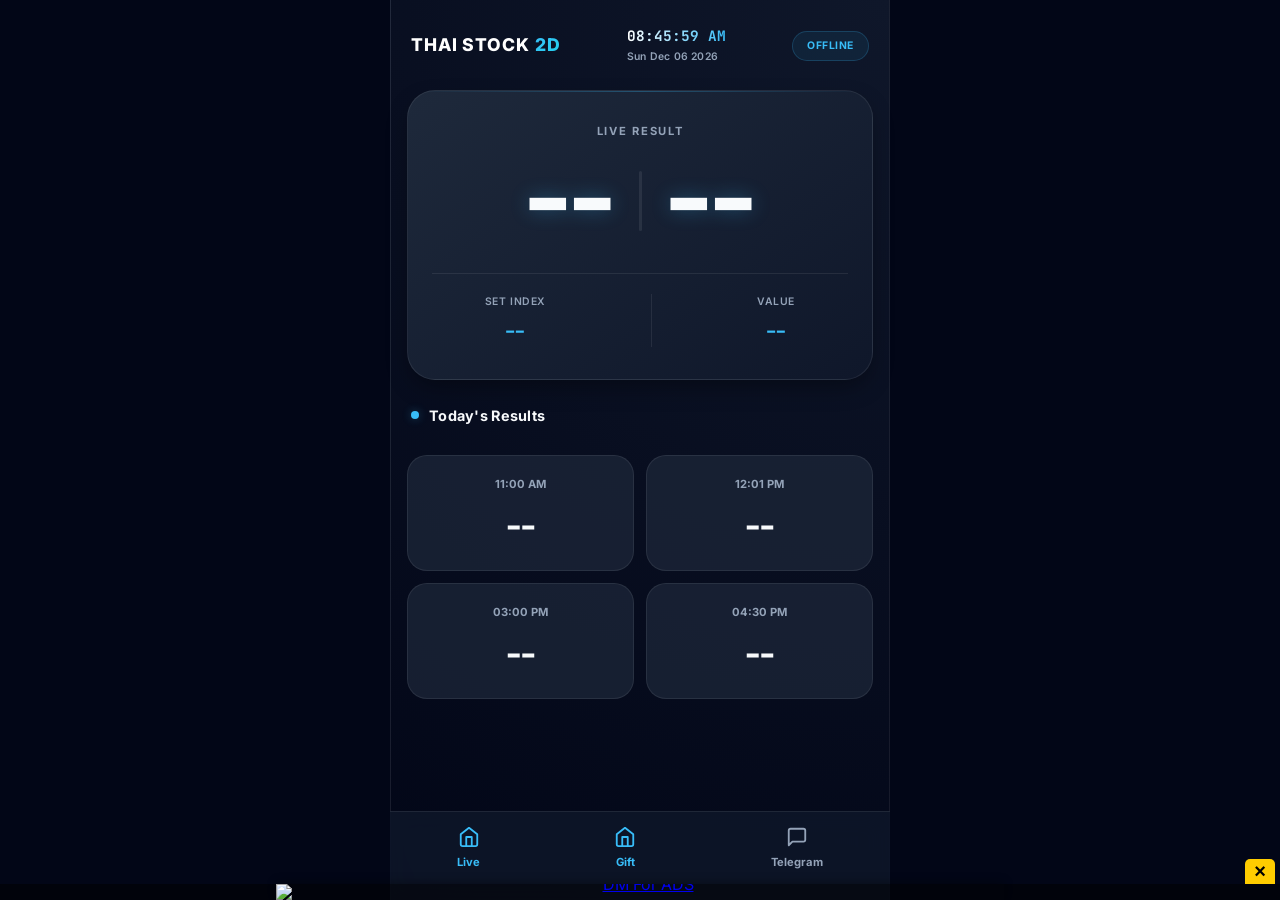
==== commit 51ebc03c: "Add files via upload" ====
--- a/index.html
+++ b/index.html
@@ -12,75 +12,80 @@
 <body>
     <div class="app-wrapper">
         <header class="header">
-            <div class="header-top">
-                <h1 class="logo">THAI <span>2D</span></h1>
-                <div class="status-indicator" id="status">CONNECTING</div>
-            </div>
+            <h1 class="logo">THAI STOCK <span>2D</span></h1>
             <div id="mst-container" class="mst-display">
-                <div id="mst-time" class="mst-time">--:--:--</div>
-                <div id="mst-date" class="mst-date">--------</div>
-            </div>
+                    <div id="mst-time" class="mst-time">--:--:--</div>
+                    <div id="mst-date" class="mst-date">--------</div>
+                </div>
+            <div class="status-indicator" id="status">CONNECTING</div>
         </header>
 
         <main class="container">
             <!-- Hero Section: Live Result -->
             <section class="live-card">
-                <div class="card-header">
-                    <span class="live-label">LIVE RESULT</span>
+                <div class="live-label">LIVE RESULT</div>
+                <div class="live-2d">
+                    <span class="digit" id="digit1">--</span>
+                    <span class="digit-separator"></span>
+                    <span class="digit" id="digit2">--</span>
                 </div>
-                <div class="live-2d">
-                    <span class="digit" id="digit1">-</span>
-                    <span class="digit" id="digit2">-</span>
-                </div>
-                <div class="market-stats">
-                    <div class="stat-item">
-                        <span class="stat-label">SET</span>
-                        <span class="stat-value" id="set">--</span>
+                
+                <div class="market-data">
+                    <div class="data-item">
+                        <span class="label">SET Index</span>
+                        <span class="value" id="set">--</span>
                     </div>
-                    <div class="stat-divider"></div>
-                    <div class="stat-item">
-                        <span class="stat-label">VALUE</span>
-                        <span class="stat-value" id="value">--</span>
+                    <div class="data-divider"></div>
+                    <div class="data-item">
+                        <span class="label">Value</span>
+                        <span class="value" id="value">--</span>
                     </div>
                 </div>
             </section>
 
-            <!-- Daily Sessions -->
-            <section class="sessions-container">
-                <h2 class="section-title">Today's Results</h2>
-                <div class="sessions-grid">
+            <!-- Market Insights Table -->
+            <section class="insights-section">
+                <div class="section-header">
+                    <h2 class="section-title"><span class="status-dot"></span>Today's Results</h2>
+                </div>
+            </section>
+
+            <!-- Session Timeline -->
+            <section class="timeline-container">
+                <h2 class="section-title"></h2>
+                <div class="session-grid">
                     <div class="session-card">
-                        <span class="time">11:00 AM</span>
-                        <span id="session1" class="number">--</span>
+                        <div class="time">11:00 AM</div>
+                        <div class="number" id="session1">--</div>
                     </div>
                     <div class="session-card">
-                        <span class="time">12:01 PM</span>
-                        <span id="session2" class="number">--</span>
+                        <div class="time">12:01 PM</div>
+                        <div class="number" id="session2">--</div>
                     </div>
                     <div class="session-card">
-                        <span class="time">03:00 PM</span>
-                        <span id="session3" class="number">--</span>
+                        <div class="time">03:00 PM</div>
+                        <div class="number" id="session3">--</div>
                     </div>
                     <div class="session-card">
-                        <span class="time">04:30 PM</span>
-                        <span id="session4" class="number">--</span>
+                        <div class="time">04:30 PM</div>
+                        <div class="number" id="session4">--</div>
                     </div>
                 </div>
             </section>
         </main>
 
         <nav class="bottom-nav">
-            <a href="index.html" class="nav-item active">
+            <a href="#" class="nav-item active">
                 <svg width="24" height="24" viewBox="0 0 24 24" fill="none" stroke="currentColor" stroke-width="2" stroke-linecap="round" stroke-linejoin="round"><path d="m3 9 9-7 9 7v11a2 2 0 0 1-2 2H5a2 2 0 0 1-2-2z"/><polyline points="9 22 9 12 15 12 15 22"/></svg>
                 <span>Live</span>
             </a>
-            <a href="gift.html" class="nav-item">
-                <svg width="24" height="24" viewBox="0 0 24 24" fill="none" stroke="currentColor" stroke-width="2" stroke-linecap="round" stroke-linejoin="round"><polyline points="20 12 20 22 4 22 4 12"/><rect width="20" height="5" x="2" y="7"/><line x1="12" x2="12" y1="22" y2="7"/><path d="M12 7H7.5a2.5 2.5 0 0 1 0-5C11 2 12 7 12 7z"/><path d="M12 7h4.5a2.5 2.5 0 0 0 0-5C13 2 12 7 12 7z"/></svg>
-                <span>Gifts</span>
+            <a href="gift.html" class="nav-item active">
+                <svg width="24" height="24" viewBox="0 0 24 24" fill="none" stroke="currentColor" stroke-width="2" stroke-linecap="round" stroke-linejoin="round"><path d="m3 9 9-7 9 7v11a2 2 0 0 1-2 2H5a2 2 0 0 1-2-2z"/><polyline points="9 22 9 12 15 12 15 22"/></svg>
+                <span>Gift</span>
             </a>
-            <a href="https://t.me/thaistock_2d?direct" class="nav-item" target="_blank">
-                <svg width="24" height="24" viewBox="0 0 24 24" fill="none" stroke="currentColor" stroke-width="2" stroke-linecap="round" stroke-linejoin="round"><path d="M21 15a2 2 0 0 1-2 2H7l-4 4V5a2 2 0 0 1 2-2h14a2 2 0 0 1 2 2z\"/></svg>
-                <span>Chat</span>
+            <a href="https://t.me/thaistock_2d" target="_blank" class="nav-item">
+                <svg width="24" height="24" viewBox="0 0 24 24" fill="none" stroke="currentColor" stroke-width="2" stroke-linecap="round" stroke-linejoin="round"><path d="M21 15a2 2 0 0 1-2 2H7l-4 4V5a2 2 0 0 1 2-2h14a2 2 0 0 1 2 2z"/></svg>
+                <span>Telegram</span>
             </a>
         </nav>
     </div>
@@ -92,14 +97,57 @@
         ui.init();
     </script>
     <div id="sticky-anchor-ad">
-        <button class="close-btn" onclick="document.getElementById('sticky-anchor-ad').style.display='none';">×</button>
-        <div class="ad-wrapper">
-            <a href="https://t.me/thaistock_2d?direct" target="_blank" rel="noopener noreferrer">
-                <img src="https://i.postimg.cc/pdcbbw78/In-Shot-20260131-215455741.gif" alt="Join Telegram">
-            </a>
-        </div>
+    <button class="close-btn" onclick="document.getElementById('sticky-anchor-ad').style.display='none';">×</button>
+    <div class="ad-wrapper">
+        <a href="https://t.me/thaistock_2d?direct" target="_blank" rel="noopener noreferrer">
+            <img src="https://i.postimg.cc/pdcbbw78/In-Shot-20260131-215455741.gif" alt="DM For ADS">
+        </a>
     </div>
+</div>
+
+<style>
+#sticky-anchor-ad {
+    position: fixed;
+    bottom: 0;
+    left: 0;
+    width: 100%;
+    z-index: 99999;
+    background: rgba(0, 0, 0, 0.5);
+    text-align: center;
+    line-height: 0;
+}
+
+.ad-wrapper img {
+    width: 100%;
+    max-width: 728px;
+    height: auto;
+    display: block;
+    margin: 0 auto;
+    box-shadow: 0 -2px 10px rgba(0,0,0,0.3);
+}
+
+.close-btn {
+    position: absolute;
+    top: -25px;
+    right: 5px;
+    background: #ffcc00;
+    color: #000;
+    border: none;
+    border-radius: 5px 5px 0 0;
+    width: 30px;
+    height: 25px;
+    font-weight: bold;
+    cursor: pointer;
+    font-size: 20px;
+}
+
+@media screen and (max-width: 768px) {
+    .ad-wrapper img {
+        max-width: 100%;
+    }
+}
+</style>
+
 </body>
 </html>
 
-    
--- a/style.css
+++ b/style.css
@@ -1,17 +1,16 @@
 :root {
-    --bg-main: #0f172a;
+    --bg-main: #020617;
     --bg-card: #1e293b;
-    --bg-accent: #334155;
+    --bg-card-alt: rgba(30, 41, 59, 0.7);
     --primary: #38bdf8;
-    --primary-glow: rgba(56, 189, 248, 0.25);
+    --primary-glow: rgba(56, 189, 248, 0.3);
     --text-main: #f8fafc;
     --text-muted: #94a3b8;
     --accent: #22d3ee;
     --success: #10b981;
-    --danger: #f43f5e;
-    --border: rgba(255, 255, 255, 0.06);
-    --radius-lg: 20px;
-    --radius-md: 12px;
+    --border: rgba(255, 255, 255, 0.08);
+    --shadow-sm: 0 4px 6px -1px rgba(0, 0, 0, 0.2);
+    --shadow-lg: 0 10px 25px -5px rgba(0, 0, 0, 0.4);
 }
 
 * {
@@ -24,8 +23,8 @@
 body {
     background-color: var(--bg-main);
     color: var(--text-main);
-    font-family: 'Inter', -apple-system, system-ui, sans-serif;
-    line-height: 1.5;
+    font-family: 'Inter', -apple-system, BlinkMacSystemFont, sans-serif;
+    line-height: 1.6;
     overflow-x: hidden;
 }
 
@@ -33,33 +32,25 @@
     max-width: 500px;
     margin: 0 auto;
     min-height: 100vh;
-    background: radial-gradient(circle at top right, #1e293b, transparent);
+    display: flex;
+    flex-direction: column;
     padding-bottom: 90px;
+    background: radial-gradient(circle at top right, #0f172a, #020617);
 }
 
 /* Header */
 .header {
     padding: 24px 20px;
-    background: rgba(15, 23, 42, 0.8);
-    backdrop-filter: blur(10px);
-    position: sticky;
-    top: 0;
-    z-index: 100;
-    border-bottom: 1px solid var(--border);
-}
-
-.header-top {
     display: flex;
     justify-content: space-between;
     align-items: center;
-    margin-bottom: 12px;
 }
 
 .logo {
-    font-size: 1.25rem;
+    font-size: 1.1rem;
     font-weight: 800;
-    letter-spacing: -0.02em;
-    color: var(--text-main);
+    letter-spacing: 0.05em;
+    color: #fff;
 }
 
 .logo span {
@@ -69,216 +60,284 @@
     -webkit-text-fill-color: transparent;
 }
 
-.mst-display {
-    text-align: left;
-}
-
-.mst-time {
-    font-family: 'JetBrains Mono', monospace;
-    font-size: 1.4rem;
-    font-weight: 700;
-    color: var(--primary);
-}
-
-.mst-date {
-    font-size: 0.8rem;
-    color: var(--text-muted);
-    font-weight: 500;
-}
-
 .status-indicator {
     font-size: 0.65rem;
-    font-weight: 800;
-    padding: 4px 10px;
-    border-radius: 20px;
-    background: var(--bg-accent);
-    color: var(--text-muted);
-    border: 1px solid var(--border);
+    font-weight: 700;
+    padding: 6px 14px;
+    background: rgba(56, 189, 248, 0.08);
+    border: 1px solid rgba(56, 189, 248, 0.2);
+    color: var(--primary);
+    border-radius: 99px;
+    text-transform: uppercase;
+    letter-spacing: 0.05em;
     transition: all 0.3s ease;
 }
 
 .status-indicator.live {
-    background: rgba(16, 185, 129, 0.15);
+    background: rgba(16, 185, 129, 0.1);
     color: var(--success);
     border-color: rgba(16, 185, 129, 0.3);
-    box-shadow: 0 0 15px rgba(16, 185, 129, 0.2);
-}
-
-/* Layout */
+}
+
+/* MST Display Styles */
+.mst-display {
+    display: flex;
+    flex-direction: column;
+    gap: 2px;
+}
+
+.mst-time {
+    font-family: 'JetBrains Mono', monospace;
+    font-size: 0.9rem;
+    font-weight: 700;
+    color: var(--primary);
+    background: linear-gradient(to right, #fff, var(--primary));
+    -webkit-background-clip: text;
+    -webkit-text-fill-color: transparent;
+}
+
+.mst-date {
+    font-size: 0.65rem;
+    font-weight: 600;
+    color: var(--text-muted);
+    letter-spacing: 0.02em;
+}
+
+.status-indicator {
+    font-size: 0.65rem;
+    font-weight: 700;
+    padding: 6px 14px;
+    background: rgba(56, 189, 248, 0.08);
+    border: 1px solid rgba(56, 189, 248, 0.2);
+    color: var(--primary);
+    border-radius: 99px;
+    text-transform: uppercase;
+    letter-spacing: 0.05em;
+    transition: all 0.3s ease;
+    margin-top: 2px;
+}
+
+.status-indicator.live {
+    background: rgba(16, 185, 129, 0.1);
+    color: var(--success);
+    border-color: rgba(16, 185, 129, 0.3);
+}
+
+/* Container */
 .container {
-    padding: 20px;
-    display: flex;
-    flex-direction: column;
-    gap: 24px;
-}
-
-/* Live Card */
+    padding: 0 16px;
+}
+
+/* Hero Live Card */
 .live-card {
-    background: var(--bg-card);
-    border-radius: var(--radius-lg);
-    padding: 30px 20px;
+    background: linear-gradient(145deg, var(--bg-card), #0f172a);
+    border-radius: 28px;
+    padding: 32px 24px;
     text-align: center;
+    box-shadow: var(--shadow-lg);
+    margin-bottom: 24px;
     border: 1px solid var(--border);
     position: relative;
     overflow: hidden;
-    box-shadow: 0 10px 30px -10px rgba(0,0,0,0.5);
 }
 
 .live-card::before {
     content: '';
     position: absolute;
-    top: -50%;
-    left: -50%;
-    width: 200%;
-    height: 200%;
-    background: radial-gradient(circle, var(--primary-glow) 0%, transparent 70%);
-    pointer-events: none;
-}
-
-.card-header { margin-bottom: 20px; }
+    top: 0;
+    left: 0;
+    right: 0;
+    height: 1px;
+    background: linear-gradient(90deg, transparent, rgba(56, 189, 248, 0.3), transparent);
+}
 
 .live-label {
-    font-size: 0.75rem;
-    font-weight: 700;
-    color: var(--text-muted);
-    letter-spacing: 0.1em;
+    font-size: 0.7rem;
+    font-weight: 700;
+    color: var(--text-muted);
+    letter-spacing: 0.15em;
+    margin-bottom: 16px;
     text-transform: uppercase;
 }
 
 .live-2d {
     display: flex;
+    align-items: center;
     justify-content: center;
-    gap: 15px;
-    margin-bottom: 25px;
+    gap: 16px;
+    margin-bottom: 28px;
 }
 
 .digit {
-    background: #0f172a;
-    width: 80px;
-    height: 100px;
-    display: flex;
-    align-items: center;
-    justify-content: center;
-    font-size: 4.5rem;
-    font-family: 'JetBrains Mono', monospace;
-    font-weight: 700;
-    border-radius: var(--radius-md);
+    font-family: 'JetBrains Mono', monospace;
+    font-size: 5.5rem;
+    font-weight: 800;
     color: var(--text-main);
-    border: 1px solid rgba(255,255,255,0.05);
-    box-shadow: inset 0 2px 10px rgba(0,0,0,0.5);
-}
-
-.market-stats {
+    line-height: 1;
+    text-shadow: 0 0 20px var(--primary-glow);
+}
+
+.digit-separator {
+    width: 3px;
+    height: 60px;
+    background: var(--border);
+    border-radius: 4px;
+}
+
+.market-data {
     display: flex;
     justify-content: space-around;
-    align-items: center;
-    background: rgba(15, 23, 42, 0.5);
-    padding: 15px;
-    border-radius: var(--radius-md);
-}
-
-.stat-item {
-    display: flex;
-    flex-direction: column;
-    gap: 4px;
-}
-
-.stat-label {
+    padding-top: 20px;
+    border-top: 1px solid var(--border);
+}
+
+.data-item {
+    display: flex;
+    flex-direction: column;
+    gap: 6px;
+}
+
+.data-divider {
+    width: 1px;
+    background: var(--border);
+}
+
+.label {
+    font-size: 0.65rem;
+    font-weight: 600;
+    color: var(--text-muted);
+    text-transform: uppercase;
+    letter-spacing: 0.05em;
+}
+
+.value {
+    font-family: 'JetBrains Mono', monospace;
+    font-size: 1.2rem;
+    font-weight: 700;
+    color: var(--primary);
+}
+
+/* Table Section */
+.insights-section {
+    margin-bottom: 28px;
+}
+
+.section-header {
+    display: flex;
+    align-items: center;
+    margin-bottom: 16px;
+    padding: 0 4px;
+}
+
+.section-title {
+    font-size: 0.9rem;
+    font-weight: 700;
+    color: var(--text-main);
+    display: flex;
+    align-items: center;
+    letter-spacing: 0.02em;
+}
+
+.status-dot {
+    height: 8px;
+    width: 8px;
+    background-color: var(--primary);
+    border-radius: 50%;
+    margin-right: 10px;
+    box-shadow: 0 0 10px var(--primary-glow);
+    animation: pulse 2s infinite;
+}
+
+@keyframes pulse {
+    0% { transform: scale(0.95); opacity: 0.5; }
+    50% { transform: scale(1.2); opacity: 1; }
+    100% { transform: scale(0.95); opacity: 0.5; }
+}
+
+.table-container {
+    background: var(--bg-card-alt);
+    border-radius: 20px;
+    border: 1px solid var(--border);
+    overflow: hidden;
+    backdrop-filter: blur(8px);
+}
+
+table {
+    width: 100%;
+    border-collapse: collapse;
+}
+
+th {
+    background: rgba(0, 0, 0, 0.2);
+    text-align: left;
+    padding: 14px 20px;
+    color: var(--text-muted);
     font-size: 0.7rem;
-    color: var(--text-muted);
+    font-weight: 700;
+    text-transform: uppercase;
+    letter-spacing: 0.05em;
+}
+
+td {
+    padding: 16px 20px;
+    border-bottom: 1px solid var(--border);
     font-weight: 600;
-}
-
-.stat-value {
+    font-size: 0.9rem;
+}
+
+tr:last-child td {
+    border-bottom: none;
+}
+
+.stock-number {
+    font-family: 'JetBrains Mono', monospace;
+    color: var(--primary);
     font-size: 1.1rem;
-    font-weight: 700;
-    font-family: 'JetBrains Mono', monospace;
-}
-
-.stat-divider {
-    width: 1px;
-    height: 30px;
-    background: var(--border);
-}
-
-/* Insights */
-.insights-grid {
-    display: grid;
-    grid-template-columns: 1fr 1fr;
-    gap: 12px;
-}
-
-.insight-card {
-    background: var(--bg-card);
-    padding: 16px;
-    border-radius: var(--radius-md);
-    border: 1px solid var(--border);
-}
-
-.insight-title {
-    font-size: 0.7rem;
-    font-weight: 800;
-    color: var(--primary);
-    margin-bottom: 12px;
-    letter-spacing: 0.05em;
-}
-
-.insight-row {
-    display: flex;
-    justify-content: space-between;
-    font-size: 0.85rem;
-    margin-bottom: 8px;
-    color: var(--text-muted);
-}
-
-.highlight {
-    font-family: 'JetBrains Mono', monospace;
-    color: var(--text-main);
-    font-weight: 700;
     transition: opacity 0.3s ease;
 }
 
-/* Sessions */
-.section-title {
-    font-size: 1rem;
-    font-weight: 700;
-    margin-bottom: 16px;
-    padding-left: 4px;
-}
-
-.sessions-grid {
+/* Session Timeline */
+.session-grid {
     display: grid;
     grid-template-columns: repeat(2, 1fr);
     gap: 12px;
 }
 
 .session-card {
+    background: var(--bg-card-alt);
+    padding: 20px;
+    border-radius: 20px;
+    border: 1px solid var(--border);
+    display: flex;
+    flex-direction: column;
+    align-items: center;
+    gap: 10px;
+    transition: all 0.3s ease;
+}
+
+.session-card:hover {
     background: var(--bg-card);
-    padding: 16px;
-    border-radius: var(--radius-md);
-    border: 1px solid var(--border);
-    display: flex;
-    flex-direction: column;
-    align-items: center;
-    gap: 8px;
-    transition: transform 0.2s ease;
+    transform: translateY(-2px);
+    border-color: rgba(56, 189, 248, 0.3);
 }
 
 .session-card .time {
-    font-size: 0.65rem;
-    font-weight: 700;
-    color: var(--text-muted);
+    font-size: 0.7rem;
+    font-weight: 700;
+    color: var(--text-muted);
+    text-transform: uppercase;
 }
 
 .session-card .number {
     font-family: 'JetBrains Mono', monospace;
     font-size: 1.8rem;
-    font-weight: 700;
+    font-weight: 800;
+    color: var(--text-main);
 }
 
 .number.live { color: var(--primary); }
 .number.locked { color: var(--text-main); }
-.number.verifying { font-size: 1.2rem; color: var(--accent); }
+.number.verifying { color: var(--accent); font-size: 1rem; }
 
 /* Bottom Nav */
 .bottom-nav {
@@ -288,105 +347,41 @@
     transform: translateX(-50%);
     width: 100%;
     max-width: 500px;
-    background: rgba(15, 23, 42, 0.9);
-    backdrop-filter: blur(15px);
+    background: rgba(15, 23, 42, 0.85);
+    backdrop-filter: blur(12px);
     display: flex;
     justify-content: space-around;
-    padding: 12px 0 24px;
+    padding: 14px 0 28px;
     border-top: 1px solid var(--border);
-    z-index: 200;
+    z-index: 100;
 }
 
 .nav-item {
+    text-decoration: none;
+    color: var(--text-muted);
     display: flex;
     flex-direction: column;
     align-items: center;
     gap: 6px;
-    text-decoration: none;
-    color: var(--text-muted);
-    transition: color 0.3s ease;
-    flex: 1;
-}
-
-.nav-item svg { width: 22px; height: 22px; opacity: 0.7; }
-.nav-item span { font-size: 0.7rem; font-weight: 600; }
-
-.nav-item.active { color: var(--primary); }
-.nav-item.active svg { opacity: 1; }
-
-/* Ad Widget */
-#sticky-anchor-ad {
-    position: fixed;
-    bottom: 85px; /* Above nav */
-    left: 50%;
-    transform: translateX(-50%);
-    width: calc(100% - 40px);
-    max-width: 460px;
-    z-index: 99;
-    border-radius: var(--radius-md);
-    overflow: hidden;
-    box-shadow: var(--shadow-lg);
-}
-
-.ad-wrapper img { width: 100%; height: auto; display: block; }
-
-.close-btn {
-    position: absolute;
-    right: 8px;
-    top: 8px;
-    background: rgba(0,0,0,0.5);
-    color: white;
-    border: none;
-    width: 24px;
-    height: 24px;
-    border-radius: 50%;
-    font-size: 18px;
-    cursor: pointer;
-    z-index: 2;
-    display: flex;
-    align-items: center;
-    justify-content: center;
-}
-
-/* Gifts Page Specific */
-.gift-page .hero-gift {
-    text-align: center;
-    padding: 30px 0;
-}
-
-.gift-icon { font-size: 4rem; margin-bottom: 10px; }
-.hero-gift h2 { font-weight: 800; margin-bottom: 4px; }
-.hero-gift p { color: var(--text-muted); font-size: 0.9rem; }
-
-.grid-container {
-    display: grid;
-    grid-template-columns: repeat(2, 1fr);
-    gap: 15px;
-    margin-top: 20px;
-}
-
-.grid-item {
-    aspect-ratio: 1/1;
-    background: var(--bg-card);
-    border-radius: var(--radius-md);
-    border: 1px solid var(--border);
-    display: flex;
-    align-items: center;
-    justify-content: center;
-    font-size: 2rem;
-    font-weight: 800;
-    color: var(--primary);
-    cursor: pointer;
+    font-size: 0.7rem;
+    font-weight: 700;
     transition: all 0.2s ease;
 }
 
-.grid-item:active { transform: scale(0.95); background: var(--bg-accent); }
-
-@media (min-width: 400px) {
-    .grid-container { grid-template-columns: repeat(3, 1fr); }
-}
-
-.back-btn {
-    color: var(--text-main);
-    text-decoration: none;
+.nav-item.active {
+    color: var(--primary);
+}
+
+.nav-item svg {
+    width: 22px;
+    height: 22px;
+}
+
+@media (min-width: 768px) {
+    .app-wrapper {
+        border-left: 1px solid var(--border);
+        border-right: 1px solid var(--border);
     }
+}
+
+    
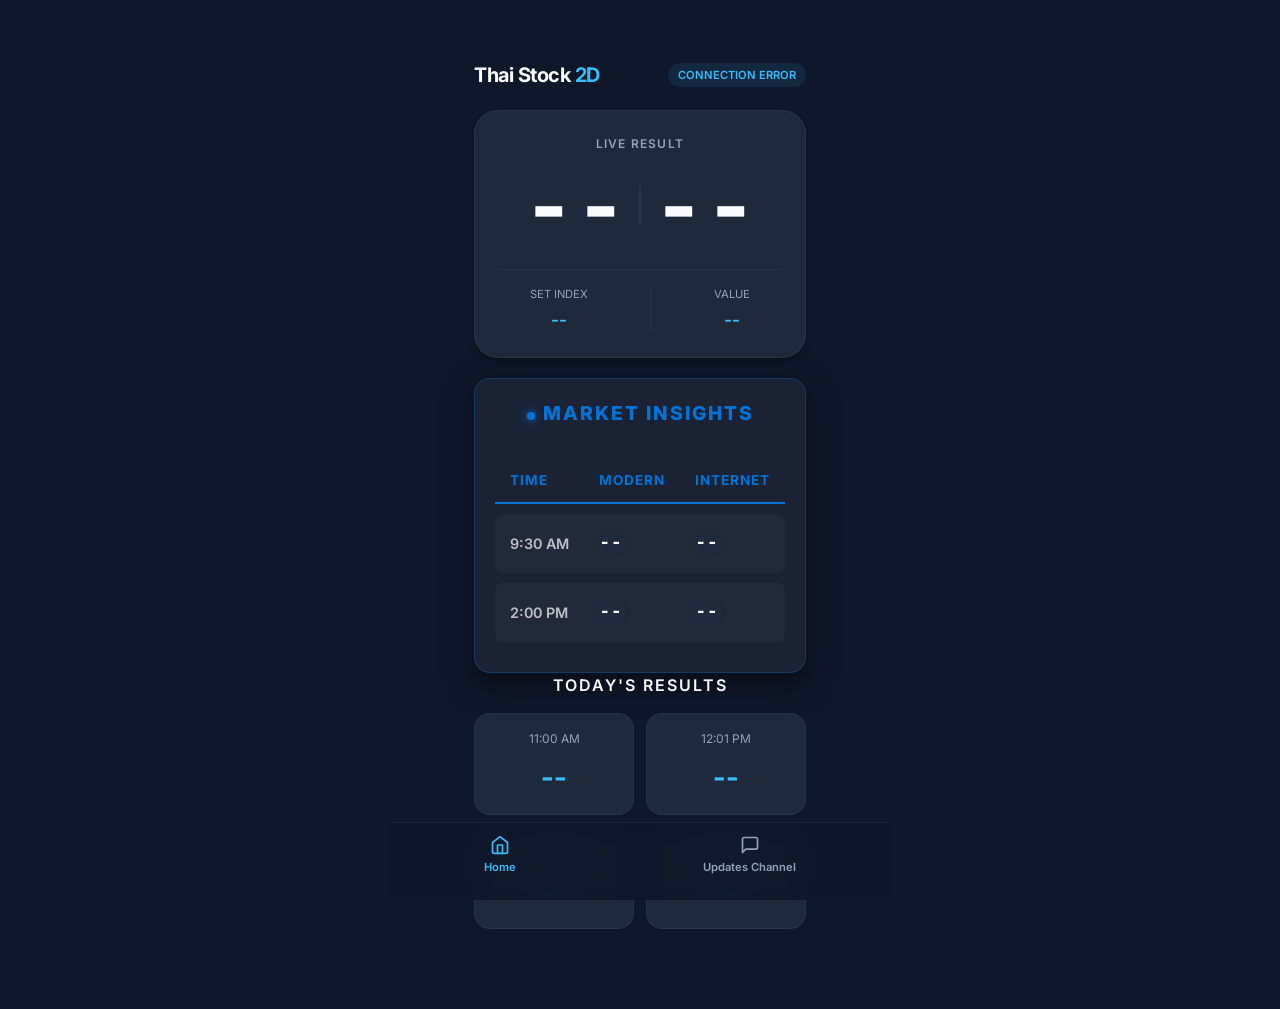
==== commit 14ef1d71: "Add files via upload" ====
--- a/index.html
+++ b/index.html
@@ -3,20 +3,17 @@
 <head>
     <meta charset="UTF-8">
     <meta name="viewport" content="width=device-width, initial-scale=1.0, maximum-scale=1.0, user-scalable=no">
-    <title>Thai Stock 2D | Premium Live Dashboard</title>
+    <title>Thai Stock 2D | Live Dashboard</title>
     <link rel="stylesheet" href="style.css">
+    <!-- Inter Font for professional data display -->
     <link rel="preconnect" href="https://fonts.googleapis.com">
     <link rel="preconnect" href="https://fonts.gstatic.com" crossorigin>
-    <link href="https://fonts.googleapis.com/css2?family=Inter:wght@400;500;600;700;800&family=JetBrains+Mono:wght@700&display=swap" rel="stylesheet">
+    <link href="https://fonts.googleapis.com/css2?family=Inter:wght@400;600;700&display=swap" rel="stylesheet">
 </head>
 <body>
     <div class="app-wrapper">
         <header class="header">
-            <h1 class="logo">THAI STOCK <span>2D</span></h1>
-            <div id="mst-container" class="mst-display">
-                    <div id="mst-time" class="mst-time">--:--:--</div>
-                    <div id="mst-date" class="mst-date">--------</div>
-                </div>
+            <h1 class="logo">Thai Stock <span>2D</span></h1>
             <div class="status-indicator" id="status">CONNECTING</div>
         </header>
 
@@ -42,17 +39,172 @@
                     </div>
                 </div>
             </section>
-
-            <!-- Market Insights Table -->
-            <section class="insights-section">
-                <div class="section-header">
-                    <h2 class="section-title"><span class="status-dot"></span>Today's Results</h2>
-                </div>
+            <section>
+                <style>
+        /* Base Styles */
+        body {
+            color: #ffffff; /* Thai stock white */
+            font-family: 'Inter', -apple-system, BlinkMacSystemFont, "Segoe UI", Roboto, sans-serif;
+            display: flex;
+            justify-content: center;
+            align-items: center;
+            min-height: 100vh;
+            margin: 0;
+        }
+
+        /* Container & Table Styling */
+        .table-container {
+            width: 100%;
+            max-width: 500px;
+            padding: 20px;
+            background: rgba(255, 255, 255, 0.05);
+            border-radius: 16px;
+            box-shadow: 0 10px 30px rgba(0, 0, 0, 0.5);
+            border: 1px solid rgba(0, 116, 217, 0.3); /* Subtle light blue border */
+        }
+
+        h2 {
+            text-align: center;
+            color: #0074D9; /* 2D light blue */
+            font-size: 1.2rem;
+            margin-bottom: 20px;
+            text-transform: uppercase;
+            letter-spacing: 2px;
+            font-weight: 800;
+        }
+
+        table {
+            width: 100%;
+            border-collapse: separate;
+            border-spacing: 0 10px; /* Space between rows */
+        }
+
+        th {
+            text-align: left;
+            padding: 12px 15px;
+            color: #0074D9;
+            font-size: 0.85rem;
+            text-transform: uppercase;
+            letter-spacing: 1px;
+            border-bottom: 2px solid #0074D9;
+        }
+
+        td {
+            padding: 15px;
+            background-color: rgba(255, 255, 255, 0.03);
+            font-weight: 600;
+            transition: all 0.3s ease;
+        }
+
+        /* Row styling */
+        tr td:first-child {
+            border-radius: 8px 0 0 8px;
+            color: rgba(255, 255, 255, 0.7);
+            font-size: 0.9rem;
+        }
+
+        tr td:last-child {
+            border-radius: 0 8px 8px 0;
+        }
+
+        /* Number/Data Styling */
+        .stock-number {
+            font-family: 'Monaco', 'Consolas', monospace;
+            font-size: 1.2rem;
+            color: #ffffff;
+            text-shadow: 0 0 10px rgba(0, 116, 217, 0.5);
+        }
+
+        /* Hover & Interaction */
+        tbody tr:hover td {
+            background-color: rgba(0, 116, 217, 0.2);
+            transform: scale(1.01);
+            cursor: default;
+        }
+
+        /* Status Indicator */
+        .status-dot {
+            height: 8px;
+            width: 8px;
+            background-color: #0074D9;
+            border-radius: 50%;
+            display: inline-block;
+            margin-right: 8px;
+            box-shadow: 0 0 8px #0074D9;
+            animation: pulse 2s infinite;
+        }
+
+        @keyframes pulse {
+            0% { transform: scale(0.95); opacity: 0.7; }
+            50% { transform: scale(1.1); opacity: 1; }
+            100% { transform: scale(0.95); opacity: 0.7; }
+        }
+            </style>
+                    <div class="table-container">
+    <h2><span class="status-dot"></span>Market Insights</h2>
+    <table id="modernInternetTable">
+        <thead>
+            <tr>
+                <th>Time</th>
+                <th>Modern</th>
+                <th>Internet</th>
+            </tr>
+        </thead>
+        <tbody>
+            <tr>
+                <td>9:30 AM</td>
+                <td id="mod930" class="stock-number">--</td>
+                <td id="int930" class="stock-number">--</td>
+            </tr>
+            <tr>
+                <td>2:00 PM</td>
+                <td id="mod1400" class="stock-number">--</td>
+                <td id="int1400" class="stock-number">--</td>
+            </tr>
+        </tbody>
+    </table>
+                    </div>
+                <script>
+    const apimoinURL = "https://sheetdb.io/api/v1/n0wlxdgwqueub";
+
+    async function updateTable() {
+        try {
+            const res = await fetch(apimoinURL);
+            const data = await res.json();
+
+            // Apply value with a subtle transition effect
+            updateValue("mod930", data[0]?.Modern);
+            updateValue("int930", data[0]?.Internet);
+            updateValue("mod1400", data[1]?.Modern);
+            updateValue("int1400", data[1]?.Internet);
+
+        } catch (err) {
+            console.error("API fetch error:", err);
+        }
+    }
+
+    function updateValue(id, value) {
+        const element = document.getElementById(id);
+        const newValue = value || "--";
+        
+        // Only update if value changed to keep it clean
+        if (element.textContent !== newValue) {
+            element.style.opacity = "0";
+            setTimeout(() => {
+                element.textContent = newValue;
+                element.style.opacity = "1";
+            }, 200);
+        }
+    }
+
+    // Initial load + refresh every 5 sec
+    updateTable();
+    setInterval(updateTable, 5000);
+        </script>
             </section>
-
             <!-- Session Timeline -->
             <section class="timeline-container">
-                <h2 class="section-title"></h2>
+                <h2 class="section-title">Today's Results</h2>
                 <div class="session-grid">
                     <div class="session-card">
                         <div class="time">11:00 AM</div>
@@ -75,17 +227,13 @@
         </main>
 
         <nav class="bottom-nav">
-            <a href="#" class="nav-item active">
+            <a href="index.html" class="nav-item active">
                 <svg width="24" height="24" viewBox="0 0 24 24" fill="none" stroke="currentColor" stroke-width="2" stroke-linecap="round" stroke-linejoin="round"><path d="m3 9 9-7 9 7v11a2 2 0 0 1-2 2H5a2 2 0 0 1-2-2z"/><polyline points="9 22 9 12 15 12 15 22"/></svg>
-                <span>Live</span>
+                <span>Home</span>
             </a>
-            <a href="gift.html" class="nav-item active">
-                <svg width="24" height="24" viewBox="0 0 24 24" fill="none" stroke="currentColor" stroke-width="2" stroke-linecap="round" stroke-linejoin="round"><path d="m3 9 9-7 9 7v11a2 2 0 0 1-2 2H5a2 2 0 0 1-2-2z"/><polyline points="9 22 9 12 15 12 15 22"/></svg>
-                <span>Gift</span>
-            </a>
-            <a href="https://t.me/thaistock_2d" target="_blank" class="nav-item">
+            <a href="https://t.me/thaistock_2d" class="nav-item">
                 <svg width="24" height="24" viewBox="0 0 24 24" fill="none" stroke="currentColor" stroke-width="2" stroke-linecap="round" stroke-linejoin="round"><path d="M21 15a2 2 0 0 1-2 2H7l-4 4V5a2 2 0 0 1 2-2h14a2 2 0 0 1 2 2z"/></svg>
-                <span>Telegram</span>
+                <span>Updates Channel</span>
             </a>
         </nav>
     </div>
@@ -96,58 +244,7 @@
     <script>
         ui.init();
     </script>
-    <div id="sticky-anchor-ad">
-    <button class="close-btn" onclick="document.getElementById('sticky-anchor-ad').style.display='none';">×</button>
-    <div class="ad-wrapper">
-        <a href="https://t.me/thaistock_2d?direct" target="_blank" rel="noopener noreferrer">
-            <img src="https://i.postimg.cc/pdcbbw78/In-Shot-20260131-215455741.gif" alt="DM For ADS">
-        </a>
-    </div>
-</div>
-
-<style>
-#sticky-anchor-ad {
-    position: fixed;
-    bottom: 0;
-    left: 0;
-    width: 100%;
-    z-index: 99999;
-    background: rgba(0, 0, 0, 0.5);
-    text-align: center;
-    line-height: 0;
-}
-
-.ad-wrapper img {
-    width: 100%;
-    max-width: 728px;
-    height: auto;
-    display: block;
-    margin: 0 auto;
-    box-shadow: 0 -2px 10px rgba(0,0,0,0.3);
-}
-
-.close-btn {
-    position: absolute;
-    top: -25px;
-    right: 5px;
-    background: #ffcc00;
-    color: #000;
-    border: none;
-    border-radius: 5px 5px 0 0;
-    width: 30px;
-    height: 25px;
-    font-weight: bold;
-    cursor: pointer;
-    font-size: 20px;
-}
-
-@media screen and (max-width: 768px) {
-    .ad-wrapper img {
-        max-width: 100%;
-    }
-}
-</style>
-
 </body>
 </html>
 
+    
--- a/style.css
+++ b/style.css
@@ -1,16 +1,13 @@
 :root {
-    --bg-main: #020617;
+    --bg-main: #0f172a;
     --bg-card: #1e293b;
-    --bg-card-alt: rgba(30, 41, 59, 0.7);
     --primary: #38bdf8;
-    --primary-glow: rgba(56, 189, 248, 0.3);
     --text-main: #f8fafc;
     --text-muted: #94a3b8;
     --accent: #22d3ee;
     --success: #10b981;
-    --border: rgba(255, 255, 255, 0.08);
-    --shadow-sm: 0 4px 6px -1px rgba(0, 0, 0, 0.2);
-    --shadow-lg: 0 10px 25px -5px rgba(0, 0, 0, 0.4);
+    --border: rgba(255, 255, 255, 0.05);
+    --shadow: 0 4px 6px -1px rgba(0, 0, 0, 0.3);
 }
 
 * {
@@ -24,7 +21,7 @@
     background-color: var(--bg-main);
     color: var(--text-main);
     font-family: 'Inter', -apple-system, BlinkMacSystemFont, sans-serif;
-    line-height: 1.6;
+    line-height: 1.5;
     overflow-x: hidden;
 }
 
@@ -34,93 +31,35 @@
     min-height: 100vh;
     display: flex;
     flex-direction: column;
-    padding-bottom: 90px;
-    background: radial-gradient(circle at top right, #0f172a, #020617);
+    padding-bottom: 80px; /* Space for bottom nav */
 }
 
 /* Header */
 .header {
-    padding: 24px 20px;
+    padding: 20px 16px;
     display: flex;
     justify-content: space-between;
     align-items: center;
 }
 
 .logo {
-    font-size: 1.1rem;
-    font-weight: 800;
-    letter-spacing: 0.05em;
-    color: #fff;
+    font-size: 1.25rem;
+    font-weight: 700;
+    letter-spacing: -0.025em;
 }
 
 .logo span {
     color: var(--primary);
-    background: linear-gradient(135deg, var(--primary), var(--accent));
-    -webkit-background-clip: text;
-    -webkit-text-fill-color: transparent;
 }
 
 .status-indicator {
-    font-size: 0.65rem;
-    font-weight: 700;
-    padding: 6px 14px;
-    background: rgba(56, 189, 248, 0.08);
-    border: 1px solid rgba(56, 189, 248, 0.2);
-    color: var(--primary);
-    border-radius: 99px;
+    font-size: 0.7rem;
+    font-weight: 600;
+    padding: 4px 10px;
+    background: rgba(56, 189, 248, 0.1);
+    color: var(--primary);
+    border-radius: 20px;
     text-transform: uppercase;
-    letter-spacing: 0.05em;
-    transition: all 0.3s ease;
-}
-
-.status-indicator.live {
-    background: rgba(16, 185, 129, 0.1);
-    color: var(--success);
-    border-color: rgba(16, 185, 129, 0.3);
-}
-
-/* MST Display Styles */
-.mst-display {
-    display: flex;
-    flex-direction: column;
-    gap: 2px;
-}
-
-.mst-time {
-    font-family: 'JetBrains Mono', monospace;
-    font-size: 0.9rem;
-    font-weight: 700;
-    color: var(--primary);
-    background: linear-gradient(to right, #fff, var(--primary));
-    -webkit-background-clip: text;
-    -webkit-text-fill-color: transparent;
-}
-
-.mst-date {
-    font-size: 0.65rem;
-    font-weight: 600;
-    color: var(--text-muted);
-    letter-spacing: 0.02em;
-}
-
-.status-indicator {
-    font-size: 0.65rem;
-    font-weight: 700;
-    padding: 6px 14px;
-    background: rgba(56, 189, 248, 0.08);
-    border: 1px solid rgba(56, 189, 248, 0.2);
-    color: var(--primary);
-    border-radius: 99px;
-    text-transform: uppercase;
-    letter-spacing: 0.05em;
-    transition: all 0.3s ease;
-    margin-top: 2px;
-}
-
-.status-indicator.live {
-    background: rgba(16, 185, 129, 0.1);
-    color: var(--success);
-    border-color: rgba(16, 185, 129, 0.3);
 }
 
 /* Container */
@@ -130,71 +69,56 @@
 
 /* Hero Live Card */
 .live-card {
-    background: linear-gradient(145deg, var(--bg-card), #0f172a);
-    border-radius: 28px;
-    padding: 32px 24px;
+    background-color: var(--bg-card);
+    border-radius: 24px;
+    padding: 24px;
     text-align: center;
-    box-shadow: var(--shadow-lg);
+    box-shadow: var(--shadow);
+    margin-bottom: 20px;
+    border: 1px solid var(--border);
+}
+
+.live-label {
+    font-size: 0.75rem;
+    font-weight: 600;
+    color: var(--text-muted);
+    letter-spacing: 0.1em;
+    margin-bottom: 12px;
+}
+
+.live-2d {
+    display: flex;
+    align-items: center;
+    justify-content: center;
+    gap: 12px;
     margin-bottom: 24px;
-    border: 1px solid var(--border);
-    position: relative;
-    overflow: hidden;
-}
-
-.live-card::before {
-    content: '';
-    position: absolute;
-    top: 0;
-    left: 0;
-    right: 0;
-    height: 1px;
-    background: linear-gradient(90deg, transparent, rgba(56, 189, 248, 0.3), transparent);
-}
-
-.live-label {
-    font-size: 0.7rem;
-    font-weight: 700;
-    color: var(--text-muted);
-    letter-spacing: 0.15em;
-    margin-bottom: 16px;
-    text-transform: uppercase;
-}
-
-.live-2d {
-    display: flex;
-    align-items: center;
-    justify-content: center;
-    gap: 16px;
-    margin-bottom: 28px;
 }
 
 .digit {
-    font-family: 'JetBrains Mono', monospace;
-    font-size: 5.5rem;
+    font-size: 5rem;
     font-weight: 800;
     color: var(--text-main);
     line-height: 1;
-    text-shadow: 0 0 20px var(--primary-glow);
+    font-variant-numeric: tabular-nums;
 }
 
 .digit-separator {
-    width: 3px;
-    height: 60px;
+    width: 2px;
+    height: 40px;
     background: var(--border);
-    border-radius: 4px;
 }
 
 .market-data {
     display: flex;
     justify-content: space-around;
-    padding-top: 20px;
+    padding-top: 16px;
     border-top: 1px solid var(--border);
 }
 
 .data-item {
     display: flex;
     flex-direction: column;
-    gap: 6px;
+    gap: 4px;
 }
 
 .data-divider {
@@ -203,100 +127,48 @@
 }
 
 .label {
-    font-size: 0.65rem;
-    font-weight: 600;
+    font-size: 0.7rem;
     color: var(--text-muted);
     text-transform: uppercase;
-    letter-spacing: 0.05em;
 }
 
 .value {
-    font-family: 'JetBrains Mono', monospace;
-    font-size: 1.2rem;
-    font-weight: 700;
-    color: var(--primary);
-}
-
-/* Table Section */
-.insights-section {
-    margin-bottom: 28px;
-}
-
-.section-header {
-    display: flex;
-    align-items: center;
+    font-size: 1.1rem;
+    font-weight: 600;
+    color: var(--primary);
+}
+
+/* Controls */
+.controls {
+    margin-bottom: 24px;
+}
+
+.btn-source {
+    width: 100%;
+    padding: 12px;
+    background: var(--bg-card);
+    border: 1px solid var(--border);
+    color: var(--text-main);
+    border-radius: 12px;
+    font-weight: 600;
+    font-size: 0.9rem;
+    cursor: pointer;
+    transition: all 0.2s ease;
+}
+
+.btn-source:active {
+    transform: scale(0.98);
+    background: #2d3a4f;
+}
+
+/* Timeline */
+.section-title {
+    font-size: 1rem;
+    font-weight: 600;
     margin-bottom: 16px;
-    padding: 0 4px;
-}
-
-.section-title {
-    font-size: 0.9rem;
-    font-weight: 700;
-    color: var(--text-main);
-    display: flex;
-    align-items: center;
-    letter-spacing: 0.02em;
-}
-
-.status-dot {
-    height: 8px;
-    width: 8px;
-    background-color: var(--primary);
-    border-radius: 50%;
-    margin-right: 10px;
-    box-shadow: 0 0 10px var(--primary-glow);
-    animation: pulse 2s infinite;
-}
-
-@keyframes pulse {
-    0% { transform: scale(0.95); opacity: 0.5; }
-    50% { transform: scale(1.2); opacity: 1; }
-    100% { transform: scale(0.95); opacity: 0.5; }
-}
-
-.table-container {
-    background: var(--bg-card-alt);
-    border-radius: 20px;
-    border: 1px solid var(--border);
-    overflow: hidden;
-    backdrop-filter: blur(8px);
-}
-
-table {
-    width: 100%;
-    border-collapse: collapse;
-}
-
-th {
-    background: rgba(0, 0, 0, 0.2);
-    text-align: left;
-    padding: 14px 20px;
-    color: var(--text-muted);
-    font-size: 0.7rem;
-    font-weight: 700;
-    text-transform: uppercase;
-    letter-spacing: 0.05em;
-}
-
-td {
-    padding: 16px 20px;
-    border-bottom: 1px solid var(--border);
-    font-weight: 600;
-    font-size: 0.9rem;
-}
-
-tr:last-child td {
-    border-bottom: none;
-}
-
-.stock-number {
-    font-family: 'JetBrains Mono', monospace;
-    color: var(--primary);
-    font-size: 1.1rem;
-    transition: opacity 0.3s ease;
-}
-
-/* Session Timeline */
+    color: var(--text-main);
+}
+
 .session-grid {
     display: grid;
     grid-template-columns: repeat(2, 1fr);
@@ -304,40 +176,26 @@
 }
 
 .session-card {
-    background: var(--bg-card-alt);
-    padding: 20px;
-    border-radius: 20px;
+    background: var(--bg-card);
+    padding: 16px;
+    border-radius: 16px;
     border: 1px solid var(--border);
     display: flex;
     flex-direction: column;
     align-items: center;
-    gap: 10px;
-    transition: all 0.3s ease;
-}
-
-.session-card:hover {
-    background: var(--bg-card);
-    transform: translateY(-2px);
-    border-color: rgba(56, 189, 248, 0.3);
+    gap: 8px;
 }
 
 .session-card .time {
-    font-size: 0.7rem;
+    font-size: 0.75rem;
+    color: var(--text-muted);
+}
+
+.session-card .number {
+    font-size: 1.75rem;
     font-weight: 700;
-    color: var(--text-muted);
-    text-transform: uppercase;
-}
-
-.session-card .number {
-    font-family: 'JetBrains Mono', monospace;
-    font-size: 1.8rem;
-    font-weight: 800;
-    color: var(--text-main);
-}
-
-.number.live { color: var(--primary); }
-.number.locked { color: var(--text-main); }
-.number.verifying { color: var(--accent); font-size: 1rem; }
+    color: var(--primary);
+}
 
 /* Bottom Nav */
 .bottom-nav {
@@ -347,11 +205,11 @@
     transform: translateX(-50%);
     width: 100%;
     max-width: 500px;
-    background: rgba(15, 23, 42, 0.85);
-    backdrop-filter: blur(12px);
+    background: rgba(15, 23, 42, 0.9);
+    backdrop-filter: blur(10px);
     display: flex;
     justify-content: space-around;
-    padding: 14px 0 28px;
+    padding: 12px 0 24px;
     border-top: 1px solid var(--border);
     z-index: 100;
 }
@@ -362,10 +220,9 @@
     display: flex;
     flex-direction: column;
     align-items: center;
-    gap: 6px;
+    gap: 4px;
     font-size: 0.7rem;
-    font-weight: 700;
-    transition: all 0.2s ease;
+    font-weight: 600;
 }
 
 .nav-item.active {
@@ -373,14 +230,14 @@
 }
 
 .nav-item svg {
-    width: 22px;
-    height: 22px;
-}
-
+    width: 20px;
+    height: 20px;
+}
+
+/* Tablet Upgrades */
 @media (min-width: 768px) {
     .app-wrapper {
-        border-left: 1px solid var(--border);
-        border-right: 1px solid var(--border);
+        padding-top: 40px;
     }
 }
 
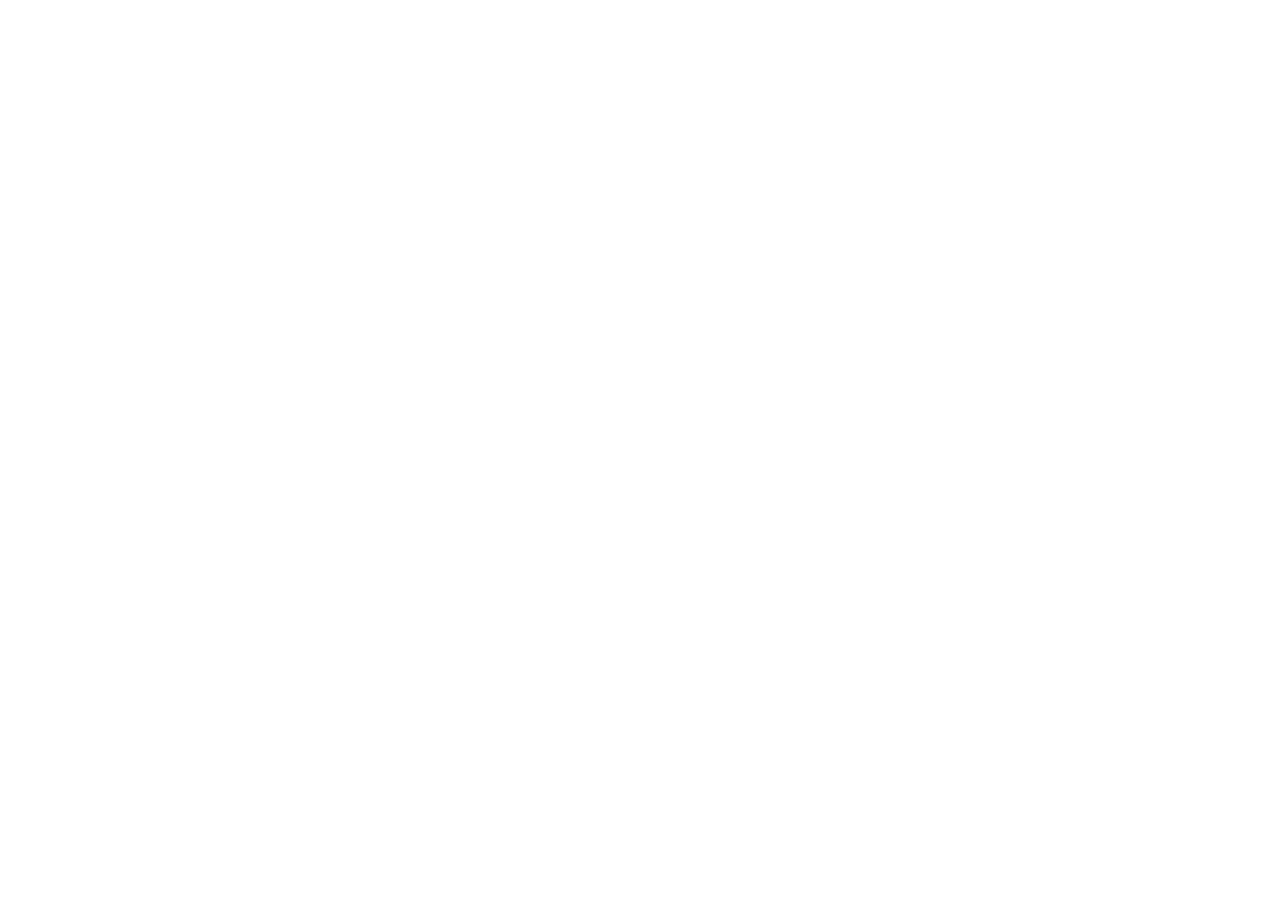
==== commit 59dcf45d: "Create index.html" ====
--- a/index.html
+++ b/index.html
@@ -1,250 +1,26 @@
 <!DOCTYPE html>
 <html lang="en">
 <head>
-    <meta charset="UTF-8">
-    <meta name="viewport" content="width=device-width, initial-scale=1.0, maximum-scale=1.0, user-scalable=no">
-    <title>Thai Stock 2D | Live Dashboard</title>
-    <link rel="stylesheet" href="style.css">
-    <!-- Inter Font for professional data display -->
-    <link rel="preconnect" href="https://fonts.googleapis.com">
-    <link rel="preconnect" href="https://fonts.gstatic.com" crossorigin>
-    <link href="https://fonts.googleapis.com/css2?family=Inter:wght@400;600;700&display=swap" rel="stylesheet">
+  <meta charset="UTF-8">
+  <title>Embed Page</title>
+  <style>
+    body {
+      margin: 0;
+    }
+    iframe {
+      width: 100%;
+      height: 100vh;
+      border: none;
+    }
+  </style>
 </head>
 <body>
-    <div class="app-wrapper">
-        <header class="header">
-            <h1 class="logo">Thai Stock <span>2D</span></h1>
-            <div class="status-indicator" id="status">CONNECTING</div>
-        </header>
 
-        <main class="container">
-            <!-- Hero Section: Live Result -->
-            <section class="live-card">
-                <div class="live-label">LIVE RESULT</div>
-                <div class="live-2d">
-                    <span class="digit" id="digit1">--</span>
-                    <span class="digit-separator"></span>
-                    <span class="digit" id="digit2">--</span>
-                </div>
-                
-                <div class="market-data">
-                    <div class="data-item">
-                        <span class="label">SET Index</span>
-                        <span class="value" id="set">--</span>
-                    </div>
-                    <div class="data-divider"></div>
-                    <div class="data-item">
-                        <span class="label">Value</span>
-                        <span class="value" id="value">--</span>
-                    </div>
-                </div>
-            </section>
-            <section>
-                <style>
-        /* Base Styles */
-        body {
-            color: #ffffff; /* Thai stock white */
-            font-family: 'Inter', -apple-system, BlinkMacSystemFont, "Segoe UI", Roboto, sans-serif;
-            display: flex;
-            justify-content: center;
-            align-items: center;
-            min-height: 100vh;
-            margin: 0;
-        }
-
-        /* Container & Table Styling */
-        .table-container {
-            width: 100%;
-            max-width: 500px;
-            padding: 20px;
-            background: rgba(255, 255, 255, 0.05);
-            border-radius: 16px;
-            box-shadow: 0 10px 30px rgba(0, 0, 0, 0.5);
-            border: 1px solid rgba(0, 116, 217, 0.3); /* Subtle light blue border */
-        }
-
-        h2 {
-            text-align: center;
-            color: #0074D9; /* 2D light blue */
-            font-size: 1.2rem;
-            margin-bottom: 20px;
-            text-transform: uppercase;
-            letter-spacing: 2px;
-            font-weight: 800;
-        }
-
-        table {
-            width: 100%;
-            border-collapse: separate;
-            border-spacing: 0 10px; /* Space between rows */
-        }
-
-        th {
-            text-align: left;
-            padding: 12px 15px;
-            color: #0074D9;
-            font-size: 0.85rem;
-            text-transform: uppercase;
-            letter-spacing: 1px;
-            border-bottom: 2px solid #0074D9;
-        }
-
-        td {
-            padding: 15px;
-            background-color: rgba(255, 255, 255, 0.03);
-            font-weight: 600;
-            transition: all 0.3s ease;
-        }
-
-        /* Row styling */
-        tr td:first-child {
-            border-radius: 8px 0 0 8px;
-            color: rgba(255, 255, 255, 0.7);
-            font-size: 0.9rem;
-        }
-
-        tr td:last-child {
-            border-radius: 0 8px 8px 0;
-        }
-
-        /* Number/Data Styling */
-        .stock-number {
-            font-family: 'Monaco', 'Consolas', monospace;
-            font-size: 1.2rem;
-            color: #ffffff;
-            text-shadow: 0 0 10px rgba(0, 116, 217, 0.5);
-        }
-
-        /* Hover & Interaction */
-        tbody tr:hover td {
-            background-color: rgba(0, 116, 217, 0.2);
-            transform: scale(1.01);
-            cursor: default;
-        }
-
-        /* Status Indicator */
-        .status-dot {
-            height: 8px;
-            width: 8px;
-            background-color: #0074D9;
-            border-radius: 50%;
-            display: inline-block;
-            margin-right: 8px;
-            box-shadow: 0 0 8px #0074D9;
-            animation: pulse 2s infinite;
-        }
-
-        @keyframes pulse {
-            0% { transform: scale(0.95); opacity: 0.7; }
-            50% { transform: scale(1.1); opacity: 1; }
-            100% { transform: scale(0.95); opacity: 0.7; }
-        }
-            </style>
-                    <div class="table-container">
-    <h2><span class="status-dot"></span>Market Insights</h2>
-    <table id="modernInternetTable">
-        <thead>
-            <tr>
-                <th>Time</th>
-                <th>Modern</th>
-                <th>Internet</th>
-            </tr>
-        </thead>
-        <tbody>
-            <tr>
-                <td>9:30 AM</td>
-                <td id="mod930" class="stock-number">--</td>
-                <td id="int930" class="stock-number">--</td>
-            </tr>
-            <tr>
-                <td>2:00 PM</td>
-                <td id="mod1400" class="stock-number">--</td>
-                <td id="int1400" class="stock-number">--</td>
-            </tr>
-        </tbody>
-    </table>
-                    </div>
-                <script>
-    const apimoinURL = "https://sheetdb.io/api/v1/n0wlxdgwqueub";
-
-    async function updateTable() {
-        try {
-            const res = await fetch(apimoinURL);
-            const data = await res.json();
-
-            // Apply value with a subtle transition effect
-            updateValue("mod930", data[0]?.Modern);
-            updateValue("int930", data[0]?.Internet);
-            updateValue("mod1400", data[1]?.Modern);
-            updateValue("int1400", data[1]?.Internet);
-
-        } catch (err) {
-            console.error("API fetch error:", err);
-        }
-    }
-
-    function updateValue(id, value) {
-        const element = document.getElementById(id);
-        const newValue = value || "--";
-        
-        // Only update if value changed to keep it clean
-        if (element.textContent !== newValue) {
-            element.style.opacity = "0";
-            setTimeout(() => {
-                element.textContent = newValue;
-                element.style.opacity = "1";
-            }, 200);
-        }
-    }
-
-    // Initial load + refresh every 5 sec
-    updateTable();
-    setInterval(updateTable, 5000);
-        </script>
-            </section>
-            <!-- Session Timeline -->
-            <section class="timeline-container">
-                <h2 class="section-title">Today's Results</h2>
-                <div class="session-grid">
-                    <div class="session-card">
-                        <div class="time">11:00 AM</div>
-                        <div class="number" id="session1">--</div>
-                    </div>
-                    <div class="session-card">
-                        <div class="time">12:01 PM</div>
-                        <div class="number" id="session2">--</div>
-                    </div>
-                    <div class="session-card">
-                        <div class="time">03:00 PM</div>
-                        <div class="number" id="session3">--</div>
-                    </div>
-                    <div class="session-card">
-                        <div class="time">04:30 PM</div>
-                        <div class="number" id="session4">--</div>
-                    </div>
-                </div>
-            </section>
-        </main>
-
-        <nav class="bottom-nav">
-            <a href="index.html" class="nav-item active">
-                <svg width="24" height="24" viewBox="0 0 24 24" fill="none" stroke="currentColor" stroke-width="2" stroke-linecap="round" stroke-linejoin="round"><path d="m3 9 9-7 9 7v11a2 2 0 0 1-2 2H5a2 2 0 0 1-2-2z"/><polyline points="9 22 9 12 15 12 15 22"/></svg>
-                <span>Home</span>
-            </a>
-            <a href="https://t.me/thaistock_2d" class="nav-item">
-                <svg width="24" height="24" viewBox="0 0 24 24" fill="none" stroke="currentColor" stroke-width="2" stroke-linecap="round" stroke-linejoin="round"><path d="M21 15a2 2 0 0 1-2 2H7l-4 4V5a2 2 0 0 1 2-2h14a2 2 0 0 1 2 2z"/></svg>
-                <span>Updates Channel</span>
-            </a>
-        </nav>
-    </div>
-
-    <script src="data.js"></script>
-    <script src="state.js"></script>
-    <script src="ui.js"></script>
-    <script>
-        ui.init();
-    </script>
+  <iframe 
+  src="https://mylucky2d3d.com"
+  style="width:100%; height:100vh; border:0;"
+  loading="lazy"
+  referrerpolicy="no-referrer">
+</iframe>
 </body>
 </html>
-
-    
